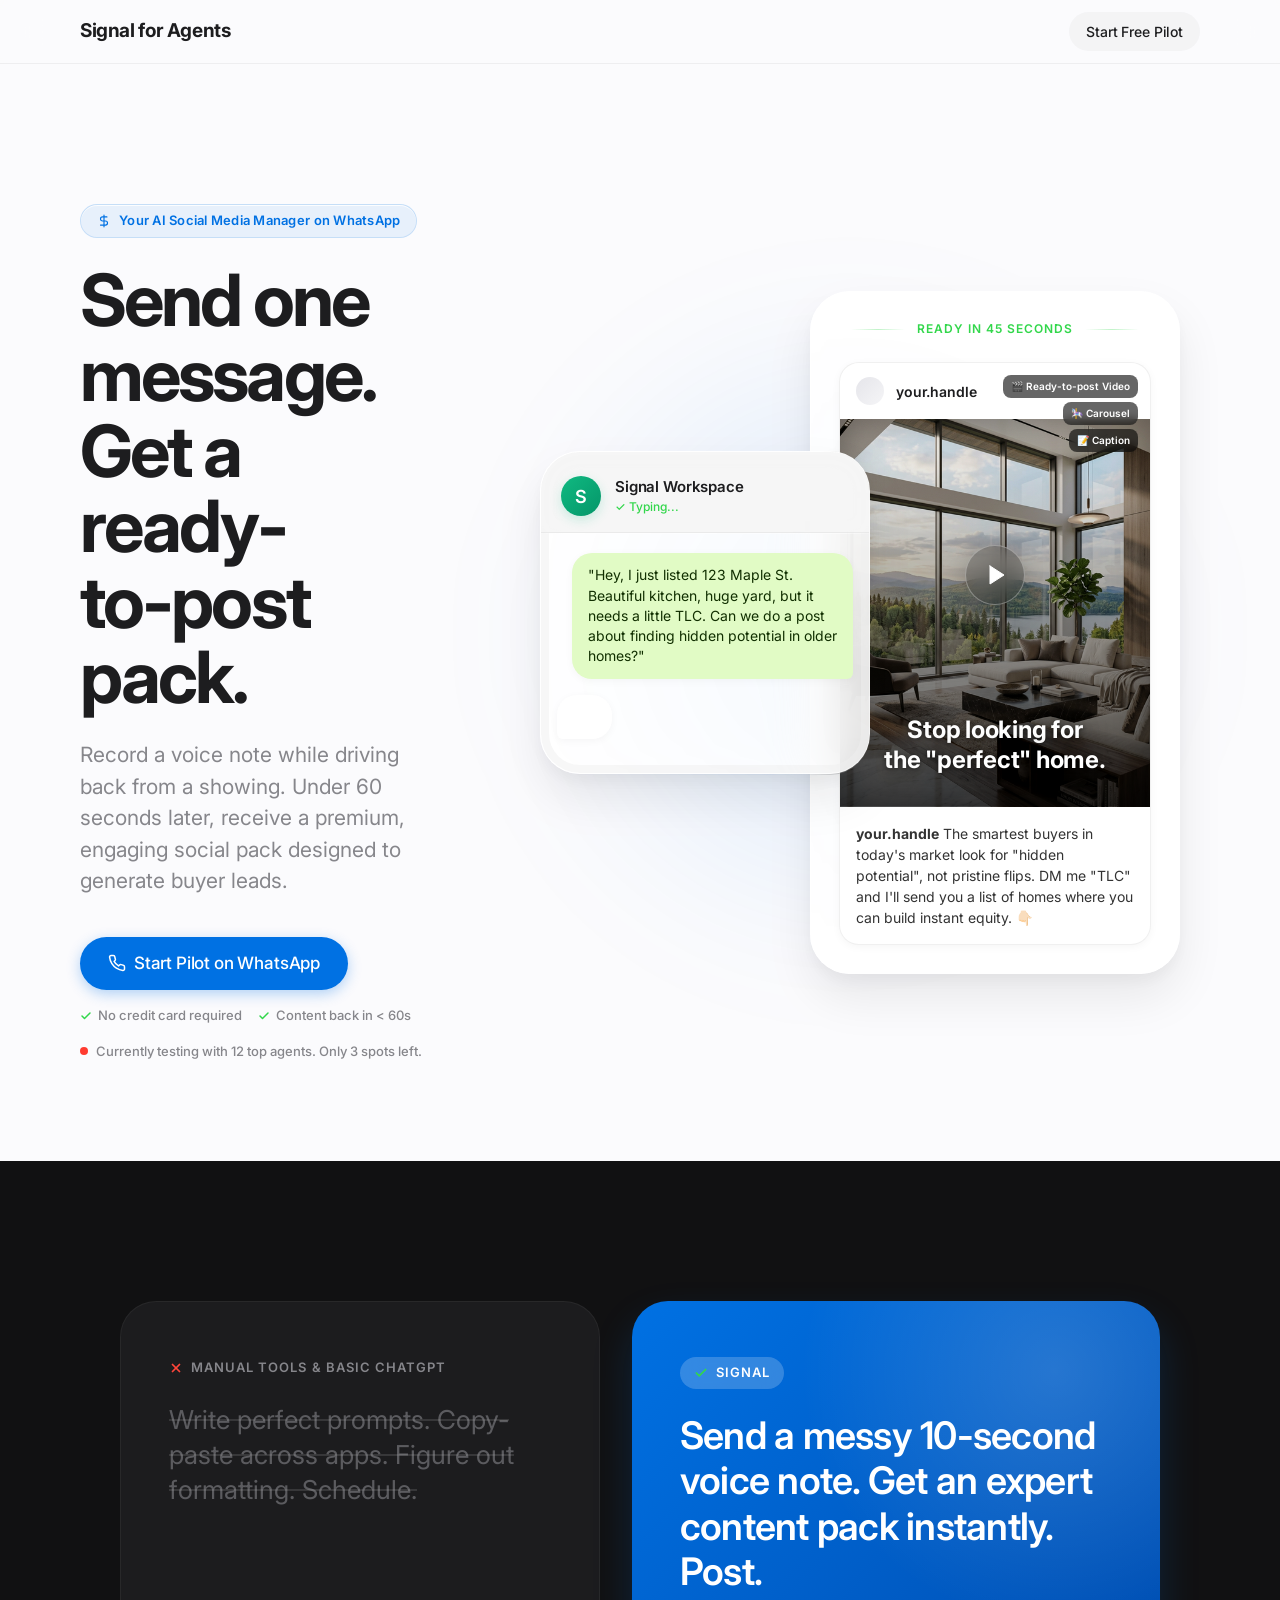
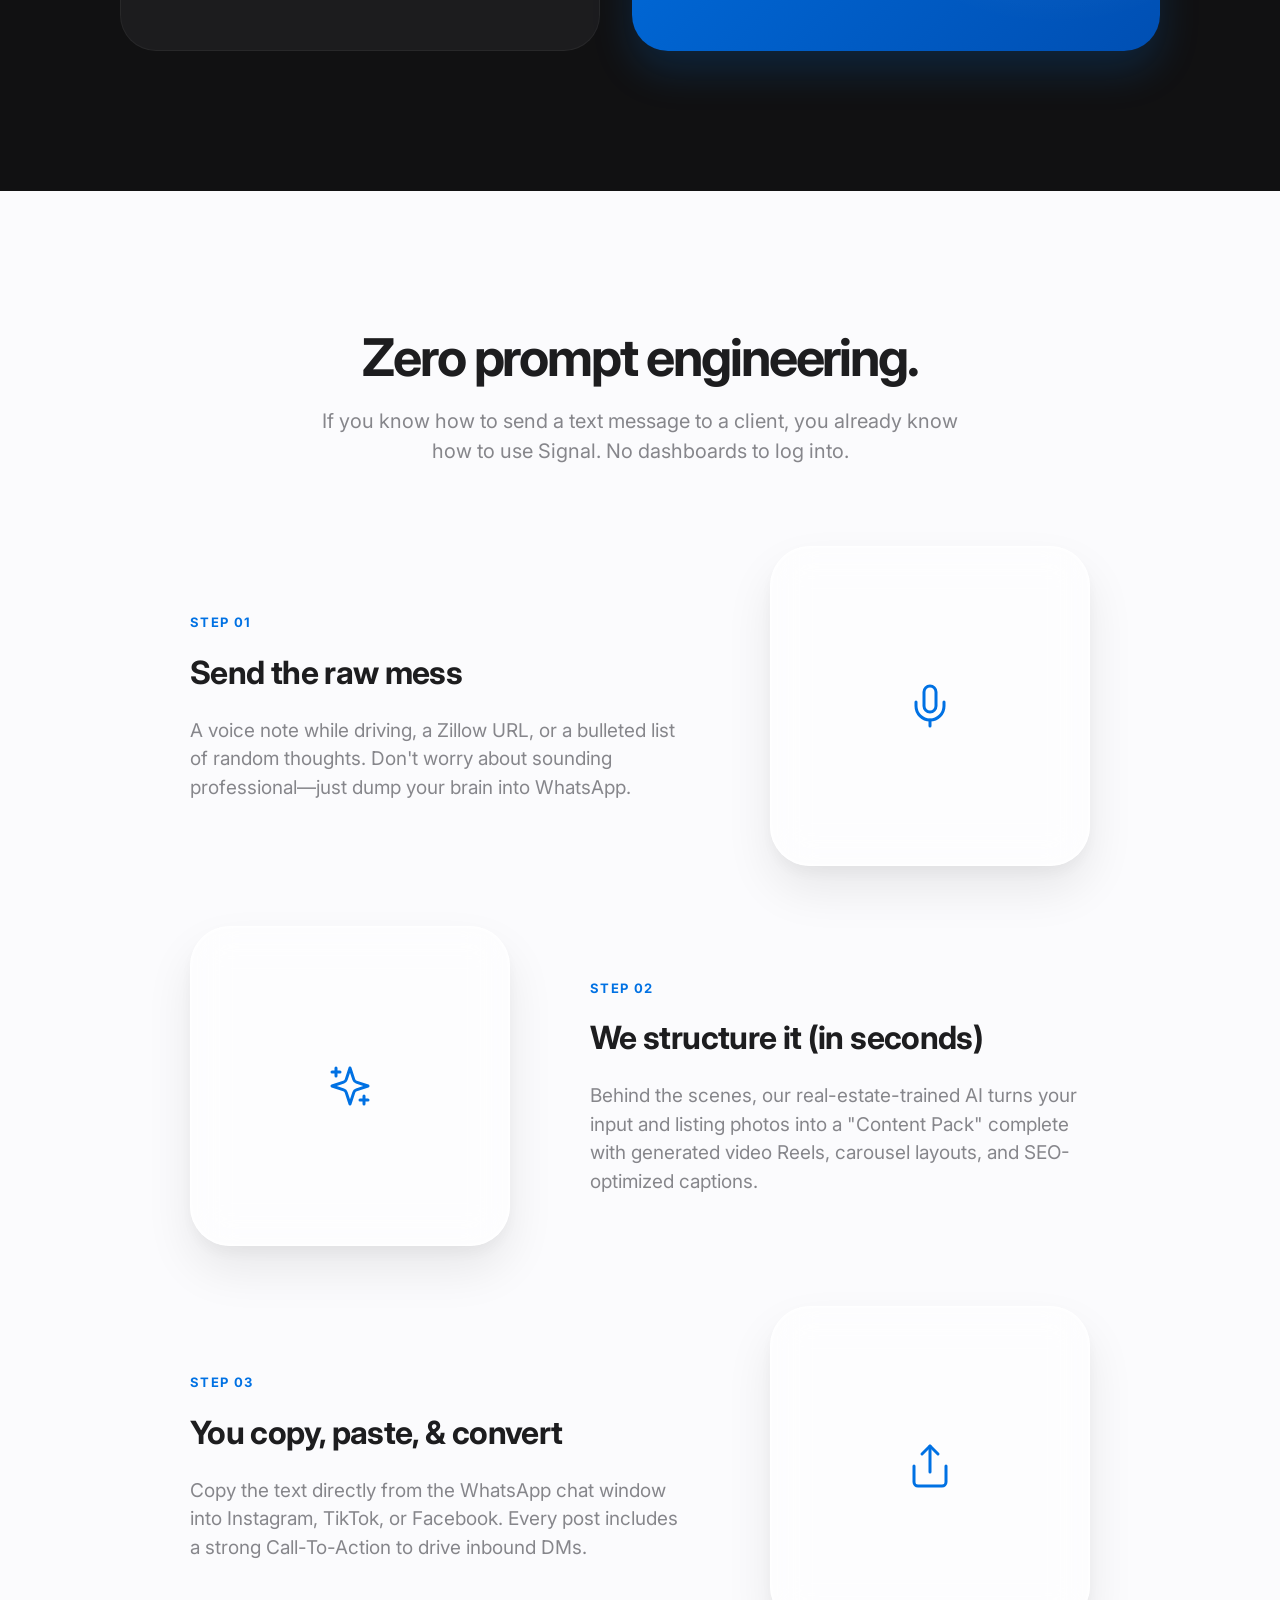
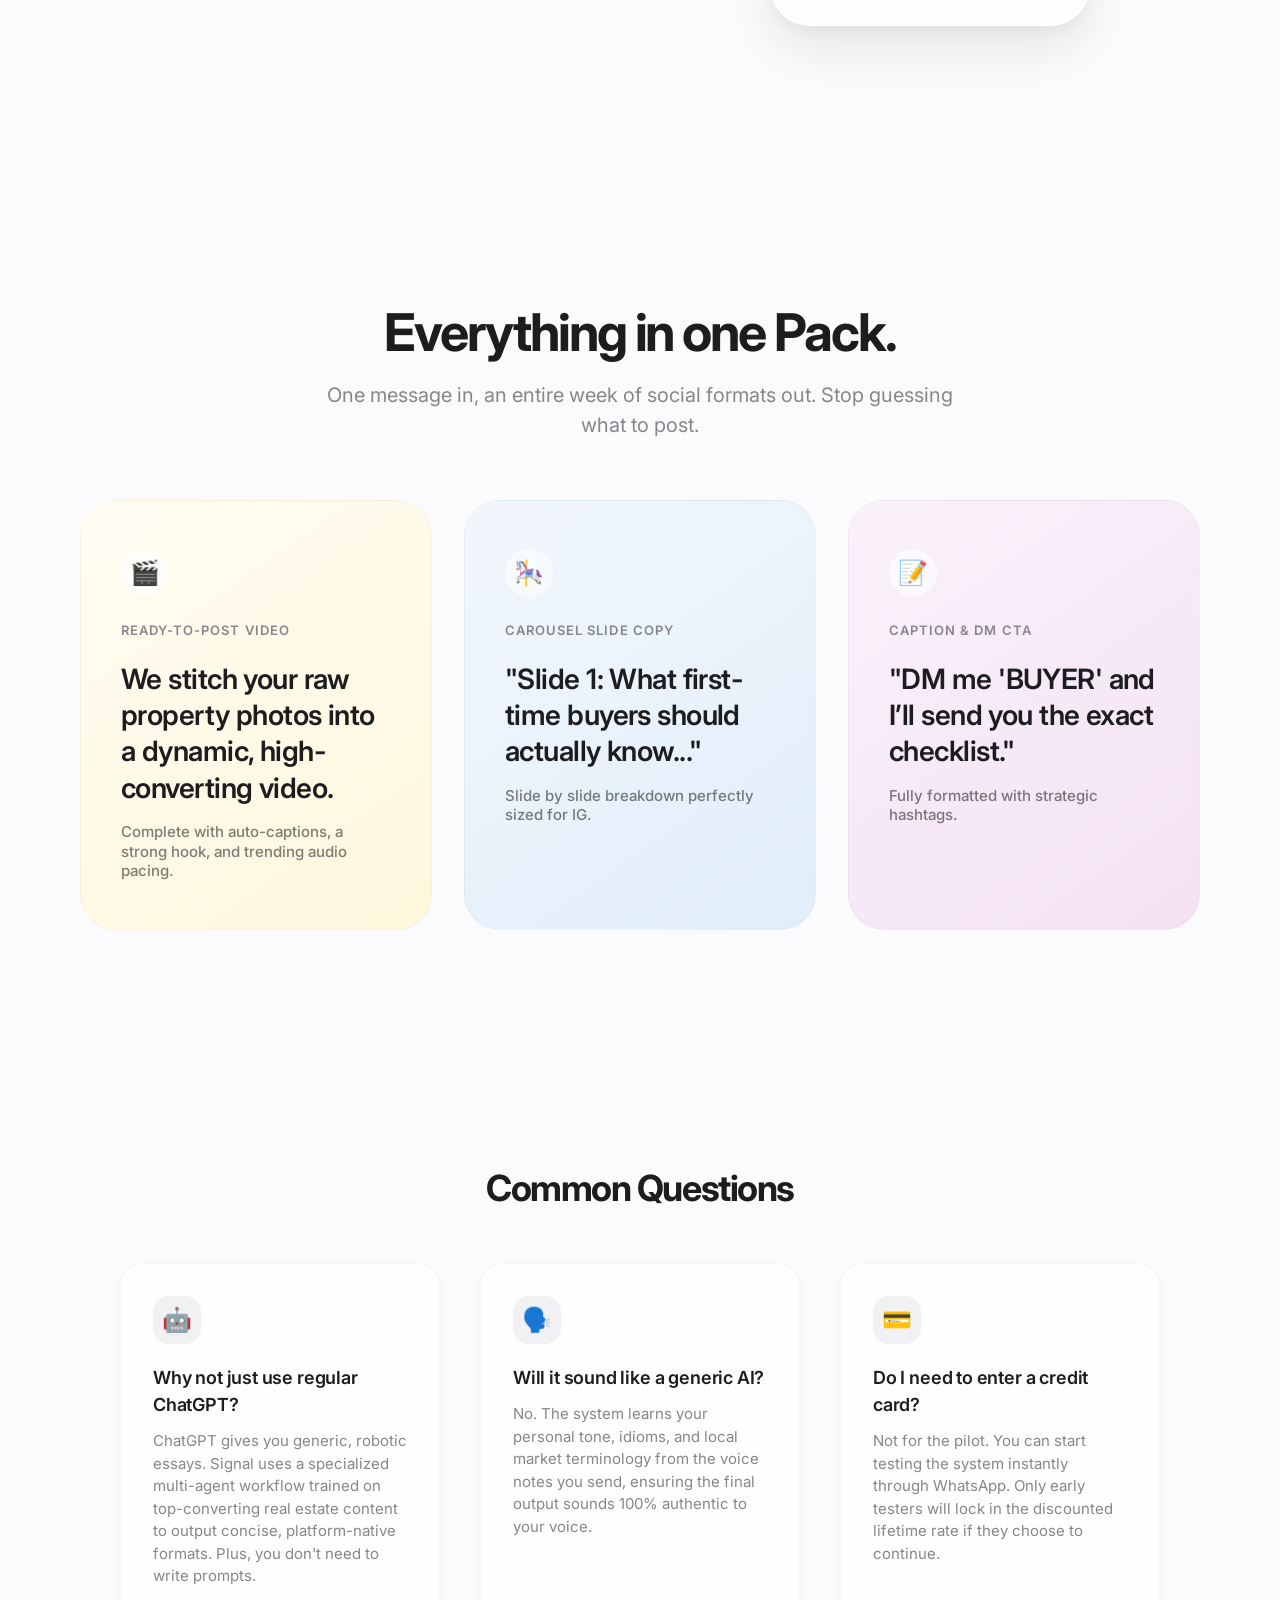
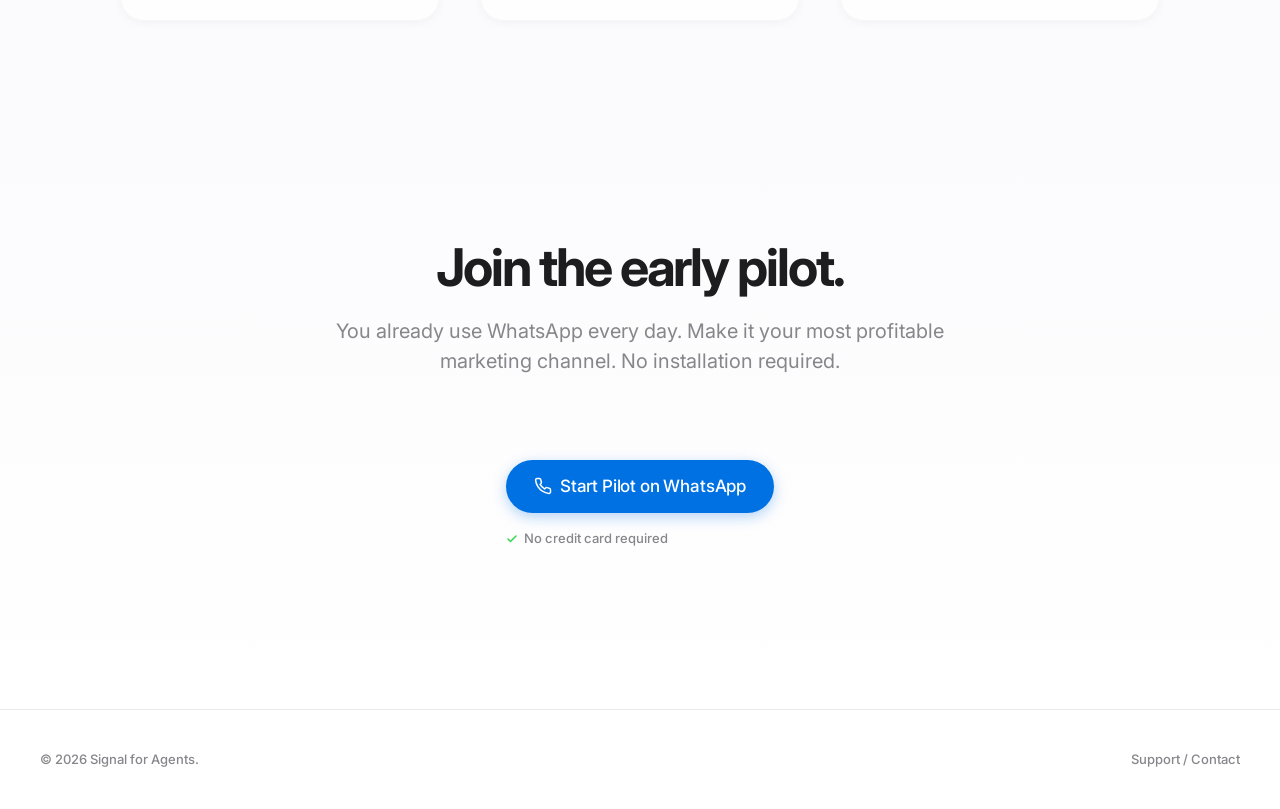
==== index.html @ e518095a "Initial commit: Signal for Agents landing page" ====
<!doctype html>
<html lang="en">
  <head>
    <meta charset="UTF-8" />

    <!-- Google tag (gtag.js) -->
    <script async src="https://www.googletagmanager.com/gtag/js?id=G-S0TTEMR5FY"></script>
    <script>
      window.dataLayer = window.dataLayer || [];
      function gtag(){dataLayer.push(arguments);}
      gtag('js', new Date());
      gtag('config', 'G-S0TTEMR5FY');
    </script>

    <meta name="viewport" content="width=device-width, initial-scale=1.0" />
    <title>Signal for Agents — Your AI Social Media Manager on WhatsApp</title>
    <meta
      name="description"
      content="Send one WhatsApp voice note, get a ready-to-post content pack in under 60 seconds. Video Reels, carousels, captions — all optimized for real estate lead generation. No prompts, no dashboards."
    />
    <meta name="keywords" content="real estate social media, AI content for realtors, WhatsApp marketing, real estate agent tools, social media content pack, real estate lead generation" />
    <meta name="author" content="Signal for Agents" />
    <meta name="robots" content="index, follow" />

    <!-- Canonical URL — TODO: replace with your production domain -->
    <link rel="canonical" href="https://www.yoursite.com/" />

    <!-- Favicon — TODO: replace with your logo -->
    <link rel="icon" type="image/png" href="./assets/favicon.png" />
    <link rel="apple-touch-icon" href="./assets/apple-touch-icon.png" />

    <!-- Open Graph / Facebook / LinkedIn / iMessage -->
    <meta property="og:type" content="website" />
    <meta property="og:url" content="https://www.yoursite.com/" />
    <meta property="og:title" content="Signal for Agents — AI Content Packs via WhatsApp" />
    <meta property="og:description" content="Stop writing prompts. Send a voice note on WhatsApp, get a premium content pack back in 60 seconds — video Reels, carousels, and captions ready to post." />
    <meta property="og:image" content="https://www.yoursite.com/assets/og-share-image.png" />
    <meta property="og:image:width" content="1200" />
    <meta property="og:image:height" content="630" />
    <meta property="og:site_name" content="Signal for Agents" />
    <meta property="og:locale" content="en_US" />

    <!-- Twitter Card -->
    <meta name="twitter:card" content="summary_large_image" />
    <meta name="twitter:title" content="Signal for Agents — AI Content Packs via WhatsApp" />
    <meta name="twitter:description" content="Voice note in → content pack out. The easiest way for real estate agents to create social media content that drives leads." />
    <meta name="twitter:image" content="https://www.yoursite.com/assets/og-share-image.png" />

    <!-- Google Fonts -->
    <link rel="preconnect" href="https://fonts.googleapis.com" />
    <link rel="preconnect" href="https://fonts.gstatic.com" crossorigin />
    <link
      href="https://fonts.googleapis.com/css2?family=Inter:wght@400;500;600;700&display=swap"
      rel="stylesheet"
    />
    <link rel="stylesheet" href="./styles.css" />
  </head>
  <body>
    <!-- Navigation -->
    <nav class="nav-bar">
      <div class="nav-container">
        <div class="logo">Signal for Agents</div>
        <a
          href="https://wa.me/16502836717?text=Hi,%20I'd%20love%20pilot%20access!"
          target="_blank"
          rel="noopener noreferrer"
          class="button button-small button-secondary"
          >Start Free Pilot</a
        >
      </div>
    </nav>

    <main>
      <!-- Hero Section -->
      <section class="hero-section">
        <div class="hero-split-container">
          <div class="hero-content">
            <div class="pill-badge">
              <svg width="14" height="14" viewBox="0 0 24 24" fill="none" stroke="currentColor" stroke-width="2" stroke-linecap="round" stroke-linejoin="round">
                <path d="M12 2v20M17 5H9.5a3.5 3.5 0 0 0 0 7h5a3.5 3.5 0 0 1 0 7H6"/>
              </svg>
              Your AI Social Media Manager on WhatsApp
            </div>
            <h1 class="hero-heading">
              Send one message.<br />Get a ready-<br />to-post pack.
            </h1>
            <p class="hero-subhead">
              Record a voice note while driving back from a showing. Under 60 seconds later, receive a premium, engaging social pack designed to generate buyer leads.
            </p>
            <div class="hero-actions-wrapper">
              <div class="hero-actions">
                <a
                  href="https://wa.me/16502836717?text=Hi,%20I'd%20love%20pilot%20access!"
                  target="_blank"
                  rel="noopener noreferrer"
                  class="button button-primary"
                  >
                  <svg width="18" height="18" viewBox="0 0 24 24" fill="none" stroke="currentColor" stroke-width="2" stroke-linecap="round" stroke-linejoin="round" style="margin-right: 8px;">
                    <path d="M22 16.92v3a2 2 0 0 1-2.18 2 19.79 19.79 0 0 1-8.63-3.07 19.5 19.5 0 0 1-6-6 19.79 19.79 0 0 1-3.07-8.67A2 2 0 0 1 4.11 2h3a2 2 0 0 1 2 1.72 12.84 12.84 0 0 0 .7 2.81 2 2 0 0 1-.45 2.11L8.09 9.91a16 16 0 0 0 6 6l1.27-1.27a2 2 0 0 1 2.11-.45 12.84 12.84 0 0 0 2.81.7A2 2 0 0 1 22 16.92z"></path>
                  </svg>
                  Start Pilot on WhatsApp
                </a>
              </div>
              <div class="trust-bullets">
                <span><svg width="12" height="12" viewBox="0 0 24 24" fill="none" stroke="currentColor" stroke-width="3" stroke-linecap="round" stroke-linejoin="round"><polyline points="20 6 9 17 4 12"></polyline></svg> No credit card required</span>
                <span><svg width="12" height="12" viewBox="0 0 24 24" fill="none" stroke="currentColor" stroke-width="3" stroke-linecap="round" stroke-linejoin="round"><polyline points="20 6 9 17 4 12"></polyline></svg> Content back in < 60s</span>
              </div>
              <p class="scarcity-text">
                <span class="pulse-dot"></span>
                Currently testing with 12 top agents. Only 3 spots left.
              </p>
            </div>
          </div>

          <div class="hero-visual">
            <div class="visual-container">
              <!-- Left: Phone Input Mockup -->
              <div class="whatsapp-mock">
                <div class="chat-header">
                  <div class="avatar">S</div>
                  <div class="contact-info">
                    <span class="name">Signal Workspace</span>
                    <span class="status" style="color: #32d74b; font-weight: 500;">✓ Typing...</span>
                  </div>
                </div>
                <div class="chat-body">
                  <div class="message out">
                    "Hey, I just listed 123 Maple St. Beautiful kitchen, huge yard, but it needs a little TLC. Can we do a post about finding hidden potential in older homes?"
                  </div>
                  <div class="message in typing">
                    <span class="dot"></span><span class="dot"></span
                    ><span class="dot"></span>
                  </div>
                </div>
              </div>

              <!-- Right: Premium Output Mockup -->
              <div class="output-mock">
                <div class="content-pack-label">Ready in 45 seconds</div>
                <div class="mock-post">
                  <div class="pack-deliverables">
                    <span class="del-badge">🎬 Ready-to-post Video</span>
                    <span class="del-badge">🎠 Carousel</span>
                    <span class="del-badge">📝 Caption</span>
                  </div>
                  <div class="post-header">
                    <div class="post-avatar"></div>
                    <span class="post-username">your.handle</span>
                  </div>
                  <div class="post-image">
                    <div class="play-icon" style="margin-bottom: auto; margin-top: auto; width: 60px; height: 60px; background: rgba(0,0,0,0.25); border-radius: 50%; display: flex; align-items: center; justify-content: center; backdrop-filter: blur(12px); -webkit-backdrop-filter: blur(12px); border: 1px solid rgba(255,255,255,0.3); box-shadow: 0 8px 32px rgba(0,0,0,0.3);">
                      <svg width="24" height="24" viewBox="0 0 24 24" fill="white" stroke="white" stroke-width="1" stroke-linecap="round" stroke-linejoin="round" style="transform: translateX(2px);">
                        <polygon points="5 3 19 12 5 21 5 3"></polygon>
                      </svg>
                    </div>
                    <h2 style="text-shadow: 0 4px 24px rgba(0,0,0,0.8), 0 1px 4px rgba(0,0,0,0.5);">Stop looking for<br />the "perfect" home.</h2>
                  </div>
                  <div class="post-caption-box">
                    <p>
                      <strong>your.handle</strong> The smartest buyers in today's market look for "hidden potential", not pristine flips. DM me "TLC" and I'll send you a list of homes where you can build instant equity. 👇🏻
                    </p>
                  </div>
                </div>
              </div>
            </div>
          </div>
        </div>
      </section>

      <!-- Differentiation Section -->
      <section class="differentiation-section">
        <div class="diff-container animate-on-scroll">
          <div class="diff-card old-way">
            <span class="tag" style="display: flex; align-items: center; gap: 8px;">
              <svg width="14" height="14" viewBox="0 0 24 24" fill="none" stroke="#ff453a" stroke-width="3" stroke-linecap="round" stroke-linejoin="round"><line x1="18" y1="6" x2="6" y2="18"></line><line x1="6" y1="6" x2="18" y2="18"></line></svg>
              Manual Tools & Basic ChatGPT
            </span>
            <h3 style="opacity: 0.6; text-decoration: line-through; text-decoration-color: rgba(255,255,255,0.2);">
              Write perfect prompts. Copy-paste across apps. Figure out formatting. Schedule.
            </h3>
          </div>
          <div class="diff-card new-way">
            <span class="tag tag-accent" style="display: inline-flex; align-items: center; gap: 8px;">
              <svg width="14" height="14" viewBox="0 0 24 24" fill="none" stroke="#32d74b" stroke-width="3" stroke-linecap="round" stroke-linejoin="round"><polyline points="20 6 9 17 4 12"></polyline></svg>
              Signal
            </span>
            <h3>Send a messy 10-second voice note. Get an expert content pack instantly. Post.</h3>
          </div>
        </div>
      </section>

      <!-- How It Works Section (Redesigned Z-Pattern) -->
      <section id="how-it-works" class="steps-section layout-container">
        <div class="section-intro animate-on-scroll">
          <h2 class="section-heading">Zero prompt engineering.</h2>
          <p class="section-subhead">
            If you know how to send a text message to a client, you already know how to use Signal. No dashboards to log into.
          </p>
        </div>
        
        <div class="steps-linear">
          <!-- Step 1 -->
          <div class="step-row animate-on-scroll">
            <div class="step-content">
              <div class="step-number">Step 01</div>
              <h3>Send the raw mess</h3>
              <p>
                A voice note while driving, a Zillow URL, or a bulleted list of random thoughts. Don't worry about sounding professional—just dump your brain into WhatsApp.
              </p>
            </div>
            <div class="step-visual glass-panel">
              <svg width="48" height="48" viewBox="0 0 24 24" fill="none" stroke="var(--accent-color)" stroke-width="1.5" stroke-linecap="round" stroke-linejoin="round">
                <path d="M12 2a3 3 0 0 0-3 3v7a3 3 0 0 0 6 0V5a3 3 0 0 0-3-3Z"></path><path d="M19 10v2a7 7 0 0 1-14 0v-2"></path><line x1="12" y1="19" x2="12" y2="22"></line>
              </svg>
            </div>
          </div>

          <!-- Step 2 -->
          <div class="step-row reverse animate-on-scroll">
            <div class="step-content">
              <div class="step-number">Step 02</div>
              <h3>We structure it (in seconds)</h3>
              <p>
                Behind the scenes, our real-estate-trained AI turns your input and listing photos into a "Content Pack" complete with generated video Reels, carousel layouts, and SEO-optimized captions.
              </p>
            </div>
            <div class="step-visual glass-panel">
              <svg width="48" height="48" viewBox="0 0 24 24" fill="none" stroke="var(--accent-color)" stroke-width="1.5" stroke-linecap="round" stroke-linejoin="round">
                <path d="m12 3-1.912 5.813a2 2 0 0 1-1.275 1.275L3 12l5.813 1.912a2 2 0 0 1 1.275 1.275L12 21l1.912-5.813a2 2 0 0 1 1.275-1.275L21 12l-5.813-1.912a2 2 0 0 1-1.275-1.275L12 3Z"></path><path d="M5 3v4"></path><path d="M19 17v4"></path><path d="M3 5h4"></path><path d="M17 19h4"></path>
              </svg>
            </div>
          </div>

          <!-- Step 3 -->
          <div class="step-row animate-on-scroll">
            <div class="step-content">
              <div class="step-number">Step 03</div>
              <h3>You copy, paste, & convert</h3>
              <p>
                Copy the text directly from the WhatsApp chat window into Instagram, TikTok, or Facebook. Every post includes a strong Call-To-Action to drive inbound DMs.
              </p>
            </div>
            <div class="step-visual glass-panel">
              <svg width="48" height="48" viewBox="0 0 24 24" fill="none" stroke="var(--accent-color)" stroke-width="1.5" stroke-linecap="round" stroke-linejoin="round">
                <path d="M4 12v8a2 2 0 0 0 2 2h12a2 2 0 0 0 2-2v-8"></path><polyline points="16 6 12 2 8 6"></polyline><line x1="12" y1="2" x2="12" y2="15"></line>
              </svg>
            </div>
          </div>
        </div>
      </section>

      <!-- Content Feel / Showcase Section -->
      <section class="content-feel-section layout-container">
        <div class="section-intro animate-on-scroll">
          <h2 class="section-heading">Everything in one Pack.</h2>
          <p class="section-subhead">
            One message in, an entire week of social formats out. Stop guessing what to post.
          </p>
        </div>

        <div class="gallery-grid animate-on-scroll">
          <div class="gallery-item hook">
            <div class="icon-circle">🎬</div>
            <span class="content-type">Ready-to-Post Video</span>
            <blockquote>
              We stitch your raw property photos into a dynamic, high-converting video.
              <span class="sub-quote">Complete with auto-captions, a strong hook, and trending audio pacing.</span>
            </blockquote>
          </div>
          <div class="gallery-item carousel">
            <div class="icon-circle">🎠</div>
            <span class="content-type">Carousel Slide Copy</span>
            <blockquote>
              "Slide 1: What first-time buyers should actually know..."
              <span class="sub-quote">Slide by slide breakdown perfectly sized for IG.</span>
            </blockquote>
          </div>
          <div class="gallery-item story">
            <div class="icon-circle">📝</div>
            <span class="content-type">Caption & DM CTA</span>
            <blockquote>
              "DM me 'BUYER' and I’ll send you the exact checklist."
              <span class="sub-quote">Fully formatted with strategic hashtags.</span>
            </blockquote>
          </div>
        </div>
      </section>

      <!-- Micro FAQ Section -->
      <section class="faq-section layout-container animate-on-scroll">
        <div class="faq-content">
          <h2 class="section-heading" style="font-size: 36px; text-align: center; margin-bottom: 56px;">Common Questions</h2>
          <div class="faq-grid">
            <div class="faq-item">
              <div class="faq-icon">🤖</div>
              <h4>Why not just use regular ChatGPT?</h4>
              <p>ChatGPT gives you generic, robotic essays. Signal uses a specialized multi-agent workflow trained on top-converting real estate content to output concise, platform-native formats. Plus, you don't need to write prompts.</p>
            </div>
            <div class="faq-item">
              <div class="faq-icon">🗣️</div>
              <h4>Will it sound like a generic AI?</h4>
              <p>No. The system learns your personal tone, idioms, and local market terminology from the voice notes you send, ensuring the final output sounds 100% authentic to your voice.</p>
            </div>
            <div class="faq-item">
              <div class="faq-icon">💳</div>
              <h4>Do I need to enter a credit card?</h4>
              <p>Not for the pilot. You can start testing the system instantly through WhatsApp. Only early testers will lock in the discounted lifetime rate if they choose to continue.</p>
            </div>
          </div>
        </div>
      </section>

      <!-- Closing CTA Section -->
      <section class="cta-section animate-on-scroll">
        <div class="cta-content">
          <h2 class="section-heading">Join the early pilot.</h2>
          <p class="section-subhead">
            You already use WhatsApp every day. Make it your most profitable marketing channel. No installation required.
          </p>
          <div class="hero-actions-wrapper" style="animation: none; opacity: 1;">
            <div class="hero-actions" style="animation: none; opacity: 1;">
              <a
                href="https://wa.me/16502836717?text=Hi,%20I'd%20love%20pilot%20access!"
                target="_blank"
                rel="noopener noreferrer"
                class="button button-primary"
                >
                <svg width="18" height="18" viewBox="0 0 24 24" fill="none" stroke="currentColor" stroke-width="2" stroke-linecap="round" stroke-linejoin="round" style="margin-right: 8px;">
                    <path d="M22 16.92v3a2 2 0 0 1-2.18 2 19.79 19.79 0 0 1-8.63-3.07 19.5 19.5 0 0 1-6-6 19.79 19.79 0 0 1-3.07-8.67A2 2 0 0 1 4.11 2h3a2 2 0 0 1 2 1.72 12.84 12.84 0 0 0 .7 2.81 2 2 0 0 1-.45 2.11L8.09 9.91a16 16 0 0 0 6 6l1.27-1.27a2 2 0 0 1 2.11-.45 12.84 12.84 0 0 0 2.81.7A2 2 0 0 1 22 16.92z"></path>
                  </svg>
                Start Pilot on WhatsApp
              </a>
            </div>
            <div class="trust-bullets">
              <span><svg width="12" height="12" viewBox="0 0 24 24" fill="none" stroke="currentColor" stroke-width="3" stroke-linecap="round" stroke-linejoin="round"><polyline points="20 6 9 17 4 12"></polyline></svg> No credit card required</span>
            </div>
          </div>
        </div>
      </section>
    </main>

    <!-- Footer -->
    <footer class="footer">
      <div class="footer-content">
        <span>&copy; 2026 Signal for Agents.</span>
        <a href="https://wa.me/16502836717" target="_blank" rel="noopener noreferrer" class="footer-link"
          >Support / Contact</a
        >
      </div>
    </footer>

    <!-- Intersection Observer Script for Scroll Animations -->
    <script>
      document.addEventListener('DOMContentLoaded', () => {
        const observer = new IntersectionObserver((entries) => {
          entries.forEach(entry => {
            if (entry.isIntersecting) {
              entry.target.classList.add('is-visible');
              observer.unobserve(entry.target);
            }
          });
        }, {
          threshold: 0.1,
          rootMargin: "0px 0px -50px 0px"
        });

        document.querySelectorAll('.animate-on-scroll').forEach((el) => {
          observer.observe(el);
        });
      });
    </script>
  </body>
</html>
---- styles.css ----
:root {
  --bg-color: #fbfbfd;
  --text-primary: #1d1d1f;
  --text-secondary: #86868b;
  --accent-color: #0071e3;
  --accent-hover: #0077ed;
  --surface-color: rgba(255, 255, 255, 0.7);
  --border-color: #d2d2d7;
  --font-family:
    "Inter", -apple-system, BlinkMacSystemFont, "Segoe UI", Roboto, Helvetica,
    Arial, sans-serif;
  --shadow-sm: 0 2px 8px rgba(0, 0, 0, 0.04);
  --shadow-md: 0 8px 24px rgba(0, 0, 0, 0.05), 0 2px 8px rgba(0, 0, 0, 0.02);
  --shadow-lg: 0 24px 48px rgba(0, 0, 0, 0.08), 0 8px 16px rgba(0, 0, 0, 0.04);
}

* {
  box-sizing: border-box;
  margin: 0;
  padding: 0;
}

html {
  font-family: var(--font-family);
  background-color: var(--bg-color);
  color: var(--text-primary);
  -webkit-font-smoothing: antialiased;
  -moz-osx-font-smoothing: grayscale;
  scroll-behavior: smooth;
}

body {
  line-height: 1.5;
  padding-top: 64px;
  background: var(--bg-color);
  overflow-x: hidden;
}

a {
  text-decoration: none;
  color: inherit;
}

/* Animations */
@keyframes fadeUp {
  from { opacity: 0; transform: translateY(20px); }
  to { opacity: 1; transform: translateY(0); }
}

@keyframes float {
  0% { transform: translateY(0px); }
  50% { transform: translateY(-12px); }
  100% { transform: translateY(0px); }
}

@keyframes floatAlt {
  0% { transform: translateY(-10px); }
  50% { transform: translateY(10px); }
  100% { transform: translateY(-10px); }
}

@keyframes pulse {
  0% { transform: scale(0.95); box-shadow: 0 0 0 0 rgba(50, 215, 75, 0.7); }
  70% { transform: scale(1); box-shadow: 0 0 0 6px rgba(50, 215, 75, 0); }
  100% { transform: scale(0.95); box-shadow: 0 0 0 0 rgba(50, 215, 75, 0); }
}

.animate-on-scroll {
  opacity: 0;
  transform: translateY(30px);
  transition: opacity 0.8s cubic-bezier(0.16, 1, 0.3, 1), transform 0.8s cubic-bezier(0.16, 1, 0.3, 1);
}

.animate-on-scroll.is-visible {
  opacity: 1;
  transform: translateY(0);
}

/* Typography & Badges */
.tag,
.content-type,
.step-number,
.content-pack-label {
  font-size: 13px;
  font-weight: 600;
  text-transform: uppercase;
  letter-spacing: 0.08em;
  color: var(--text-secondary);
}

.pill-badge {
  display: inline-flex;
  align-items: center;
  gap: 8px;
  padding: 6px 16px;
  background: rgba(0, 113, 227, 0.08);
  color: var(--accent-color);
  border-radius: 980px;
  font-size: 13px;
  font-weight: 600;
  letter-spacing: 0.02em;
  margin-bottom: 24px;
  border: 1px solid rgba(0, 113, 227, 0.15);
  box-shadow: inset 0 1px 0 rgba(255,255,255,0.8);
}

.trust-bullets {
  display: flex;
  justify-content: center;
  gap: 16px;
  margin-top: 16px;
  font-size: 13px;
  font-weight: 500;
  color: var(--text-secondary);
}

.trust-bullets span {
  display: flex;
  align-items: center;
  gap: 6px;
}

.trust-bullets svg {
  color: #32d74b;
}

.section-heading {
  font-size: 52px;
  font-weight: 700;
  letter-spacing: -0.04em;
  line-height: 1.05;
  margin-bottom: 20px;
}

.section-subhead {
  font-size: 20px;
  font-weight: 400;
  color: var(--text-secondary);
  max-width: 640px;
  margin: 0 auto 60px;
  line-height: 1.5;
}

.scarcity-text {
  font-size: 13px;
  font-weight: 500;
  color: var(--text-secondary);
  display: flex;
  align-items: center;
  justify-content: flex-start;
  gap: 8px;
  margin-top: 16px;
}

.pulse-dot {
  width: 8px;
  height: 8px;
  background-color: #ff3b30;
  border-radius: 50%;
  display: inline-block;
  animation: pulse 2s infinite;
}

/* Buttons */
.button {
  display: inline-flex;
  align-items: center;
  justify-content: center;
  font-size: 17px;
  font-weight: 500;
  border-radius: 980px;
  padding: 14px 28px;
  transition: all 0.2s cubic-bezier(0.16, 1, 0.3, 1);
  cursor: pointer;
  letter-spacing: -0.01em;
}

.button:active {
  transform: translateY(2px) scale(0.98) !important;
}

.button-small {
  font-size: 14px;
  padding: 8px 16px;
}

.button-primary {
  background-color: var(--accent-color);
  color: #fff;
  box-shadow: 0 4px 14px rgba(0, 113, 227, 0.3);
}

.button-primary:hover {
  background-color: var(--accent-hover);
  transform: scale(1.02);
  box-shadow: 0 6px 20px rgba(0, 113, 227, 0.4);
}

.button-secondary {
  background-color: rgba(0,0,0,0.03);
  color: var(--text-primary);
  border: 1px solid transparent;
}

.button-secondary:hover {
  background-color: rgba(0,0,0,0.06);
  transform: scale(1.02);
}

/* Navigation */
.nav-bar {
  position: fixed;
  top: 0; left: 0; right: 0;
  height: 64px;
  background-color: rgba(251, 251, 253, 0.7);
  backdrop-filter: saturate(180%) blur(20px);
  -webkit-backdrop-filter: saturate(180%) blur(20px);
  border-bottom: 1px solid rgba(0, 0, 0, 0.05);
  z-index: 100;
  display: flex;
  align-items: center;
}

.nav-container {
  width: 100%;
  max-width: 1200px;
  margin: 0 auto;
  padding: 0 40px;
  display: flex;
  justify-content: space-between;
  align-items: center;
}

.logo {
  font-size: 19px;
  font-weight: 700;
  letter-spacing: -0.02em;
}

/* Layout Container */
.layout-container {
  max-width: 1200px;
  margin: 0 auto;
  padding: 140px 40px;
}

/* Hero Section */
.hero-section {
  padding: 140px 40px 100px;
  max-width: 1200px;
  margin: 0 auto;
  position: relative;
}

.hero-split-container {
  display: grid;
  grid-template-columns: 1fr 1fr;
  gap: 60px;
  align-items: center;
}

.hero-content {
  text-align: left;
}

.hero-heading {
  font-size: 72px;
  font-weight: 700;
  letter-spacing: -0.04em;
  line-height: 1.05;
  margin: 0 0 24px;
  animation: fadeUp 1s cubic-bezier(0.16, 1, 0.3, 1) forwards;
}

.hero-subhead {
  font-size: 21px;
  color: var(--text-secondary);
  max-width: 540px;
  margin: 0 0 40px;
  line-height: 1.5;
  opacity: 0;
  animation: fadeUp 1s cubic-bezier(0.16, 1, 0.3, 1) 0.15s forwards;
}

.hero-actions-wrapper {
  opacity: 0;
  animation: fadeUp 1s cubic-bezier(0.16, 1, 0.3, 1) 0.3s forwards;
}

.hero-actions {
  display: flex;
  align-items: center;
  gap: 16px;
}

.hero-actions-wrapper .trust-bullets {
  justify-content: flex-start;
}

/* Hero Visual Mockups */
.hero-visual {
  display: flex;
  justify-content: center;
  opacity: 0;
  animation: fadeUp 1.2s cubic-bezier(0.16, 1, 0.3, 1) 0.4s forwards;
}

.visual-container {
  display: flex;
  align-items: center;
  justify-content: center;
  position: relative;
  width: 100%;
}

.visual-container::before {
  content: '';
  position: absolute;
  top: 50%; left: 50%;
  transform: translate(-50%, -50%);
  width: 100%; height: 100%;
  background: radial-gradient(circle, rgba(0,113,227,0.15) 0%, rgba(251,251,253,0) 70%);
  z-index: 0;
  filter: blur(60px);
}

.whatsapp-mock {
  width: 330px;
  background: rgba(255, 255, 255, 0.85);
  backdrop-filter: blur(20px);
  -webkit-backdrop-filter: blur(20px);
  border-radius: 40px;
  box-shadow: var(--shadow-lg);
  overflow: hidden;
  border: 1px solid rgba(255, 255, 255, 0.6);
  z-index: 2;
  position: relative;
  right: -40px;
  transform: translateY(-20px);
  animation: float 6s ease-in-out infinite;
  box-shadow: inset 0 0 0 8px rgba(240, 240, 240, 0.5), var(--shadow-lg);
}

.chat-header {
  background: rgba(246, 246, 246, 0.9);
  padding: 24px 20px 16px;
  display: flex;
  align-items: center;
  gap: 14px;
  border-bottom: 1px solid rgba(0, 0, 0, 0.05);
  backdrop-filter: blur(10px);
}

.avatar {
  width: 40px;
  height: 40px;
  background: linear-gradient(135deg, #10b981, #059669);
  color: white;
  border-radius: 50%;
  display: flex;
  align-items: center;
  justify-content: center;
  font-weight: 600;
  font-size: 18px;
  box-shadow: 0 4px 12px rgba(16,185,129,0.2);
}

.contact-info {
  display: flex;
  flex-direction: column;
}

.name {
  font-weight: 600;
  font-size: 15px;
  letter-spacing: -0.01em;
}

.status {
  font-size: 12px;
  color: var(--text-secondary);
}

.chat-body {
  padding: 20px 16px 32px;
  background: transparent;
  min-height: 240px;
  display: flex;
  flex-direction: column;
  gap: 16px;
}

.message {
  padding: 12px 16px;
  border-radius: 20px;
  font-size: 14px;
  max-width: 95%;
  line-height: 1.45;
  box-shadow: var(--shadow-sm);
}

.message.out {
  background: #e1fbc5;
  align-self: flex-end;
  border-bottom-right-radius: 6px;
  color: #112f00;
}

.message.in {
  background: #ffffff;
  align-self: flex-start;
  border-bottom-left-radius: 6px;
}

.dot {
  display: inline-block;
  width: 5px; height: 5px;
  background: var(--text-secondary);
  border-radius: 50%;
  margin-right: 4px;
  animation: typing 1.4s infinite ease-in-out both;
}
.dot:nth-child(1) { animation-delay: -0.32s; }
.dot:nth-child(2) { animation-delay: -0.16s; }
.dot:last-child { margin-right: 0; }
@keyframes typing {
  0%, 80%, 100% { transform: scale(0); opacity: 0.5; }
  40% { transform: scale(1); opacity: 1; }
}

.output-mock {
  width: 370px;
  background: rgba(255, 255, 255, 0.9);
  backdrop-filter: blur(20px);
  -webkit-backdrop-filter: blur(20px);
  border-radius: 40px;
  box-shadow: var(--shadow-lg);
  padding: 28px;
  border: 1px solid rgba(255, 255, 255, 0.8);
  z-index: 1;
  position: relative;
  left: -20px;
  animation: floatAlt 7s ease-in-out infinite;
}

.content-pack-label {
  margin-bottom: 24px;
  text-align: center;
  color: #32d74b;
  display: flex;
  align-items: center;
  justify-content: center;
  font-size: 12px;
}

.content-pack-label::before,
.content-pack-label::after {
  content: "";
  flex: 1;
  height: 1px;
  background: linear-gradient(90deg, rgba(50,215,75,0), rgba(50,215,75,0.3) 50%, rgba(50,215,75,0));
  margin: 0 12px;
}

.mock-post {
  border: 1px solid rgba(0,0,0,0.06);
  border-radius: 20px;
  overflow: hidden;
  background: #fff;
  box-shadow: var(--shadow-sm);
  position: relative;
}

.pack-deliverables {
  position: absolute;
  top: 12px; right: 12px;
  display: flex; flex-direction: column; gap: 4px;
  align-items: flex-end;
  z-index: 10;
}

.del-badge {
  background: rgba(0,0,0,0.6);
  color: white;
  font-size: 10px; font-weight: 600;
  padding: 4px 8px; border-radius: 8px;
  backdrop-filter: blur(4px);
}

.post-header {
  padding: 14px 16px;
  display: flex;
  align-items: center;
  gap: 12px;
}

.post-avatar {
  width: 28px; height: 28px;
  border-radius: 50%;
  background: linear-gradient(135deg, #e5e5ea, #f5f5f7);
}

.post-username {
  font-size: 14px;
  font-weight: 600;
  letter-spacing: -0.01em;
}

.post-image {
  background: linear-gradient(to bottom, rgba(0,0,0,0) 0%, rgba(0,0,0,0.7) 100%), url('./assets/demo-house.png');
  background-size: cover;
  background-position: center;
  color: white;
  padding: 32px 24px;
  display: flex;
  flex-direction: column;
  align-items: center;
  justify-content: flex-end;
  text-align: center;
  aspect-ratio: 4/5;
  box-shadow: inset 0 0 40px rgba(0,0,0,0.4);
}

.post-image h2 {
  font-size: 24px;
  line-height: 1.25;
  letter-spacing: -0.01em;
  font-weight: 700;
  margin-top: 16px;
}

.post-caption-box {
  padding: 16px;
  font-size: 14px;
  line-height: 1.5;
  color: #333;
}

/* Differentiation Section */
.differentiation-section {
  padding: 140px 40px;
  background: #111112;
  color: #ffffff;
}

.diff-container {
  max-width: 1040px;
  margin: 0 auto;
  display: grid;
  grid-template-columns: 1fr 1.1fr;
  gap: 32px;
}

.diff-card {
  padding: 56px 48px;
  border-radius: 36px;
  transition: transform 0.4s cubic-bezier(0.16, 1, 0.3, 1), box-shadow 0.4s ease;
}

.diff-card:hover { transform: translateY(-4px); }

.diff-card.old-way {
  background: #1c1c1e;
  border: 1px solid rgba(255,255,255,0.05);
  color: #86868b;
}

.diff-card.old-way h3 {
  font-size: 26px;
  font-weight: 400;
  line-height: 1.35;
  margin-top: 24px;
}

.diff-card.new-way {
  background: linear-gradient(135deg, #0071e3 0%, #004fb3 100%);
  position: relative;
  overflow: hidden;
  box-shadow: 0 20px 40px rgba(0, 113, 227, 0.2);
}

.diff-card.new-way::before {
  content: '';
  position: absolute;
  top: 0; left: 0; right: 0; bottom: 0;
  background: radial-gradient(circle at 80% 20%, rgba(255,255,255,0.15) 0%, rgba(255,255,255,0) 50%);
}

.diff-card.new-way h3 {
  font-size: 38px;
  font-weight: 600;
  line-height: 1.2;
  margin-top: 24px;
  letter-spacing: -0.02em;
  position: relative;
  z-index: 1;
}

.tag-accent {
  background: rgba(255, 255, 255, 0.2);
  backdrop-filter: blur(10px);
  padding: 6px 14px;
  border-radius: 980px;
  color: #ffffff;
  position: relative;
  z-index: 1;
}

/* Steps Section */
.section-intro { text-align: center; }

.steps-linear {
  max-width: 900px;
  margin: 80px auto 0;
  display: flex;
  flex-direction: column;
  gap: 60px;
}

.step-row {
  display: flex;
  align-items: center;
  gap: 80px;
}

.step-row.reverse { flex-direction: row-reverse; }

.step-content { flex: 1; }

.step-number {
  color: var(--accent-color);
  margin-bottom: 16px;
  display: inline-block;
  font-weight: 700;
  letter-spacing: 0.1em;
}

.step-content h3 {
  font-size: 32px;
  font-weight: 700;
  margin-bottom: 20px;
  letter-spacing: -0.02em;
}

.step-content p {
  color: var(--text-secondary);
  font-size: 19px;
  line-height: 1.5;
}

.step-visual {
  flex: 1;
  display: flex;
  align-items: center;
  justify-content: center;
  aspect-ratio: 1;
  max-width: 320px;
  border-radius: 40px;
}

.glass-panel {
  background: rgba(255, 255, 255, 0.6);
  border: 1px solid rgba(255, 255, 255, 0.8);
  backdrop-filter: blur(20px);
  -webkit-backdrop-filter: blur(20px);
  box-shadow: var(--shadow-lg);
  position: relative;
}

.glass-panel::after {
  content: '';
  position: absolute;
  inset: 0;
  border-radius: inherit;
  box-shadow: inset 0 0 0 1px rgba(255,255,255,0.5);
}

/* Gallery / Content Feel */
.gallery-grid {
  display: grid;
  grid-template-columns: repeat(3, 1fr);
  gap: 32px;
}

.gallery-item {
  border-radius: 36px;
  padding: 48px 40px;
  display: flex;
  flex-direction: column;
  justify-content: flex-start;
  min-height: 400px;
  transition: transform 0.4s cubic-bezier(0.16, 1, 0.3, 1), box-shadow 0.4s ease;
  border: 1px solid rgba(0,0,0,0.03);
}

.gallery-item:hover {
  transform: translateY(-4px) scale(1.01);
  box-shadow: var(--shadow-lg);
}

.icon-circle {
  width: 48px; height: 48px; border-radius: 50%;
  background: rgba(255,255,255,0.6);
  display: flex; align-items: center; justify-content: center;
  font-size: 24px; margin-bottom: 24px;
}

.gallery-item.hook { background: linear-gradient(145deg, #fffcf2 0%, #fff6dd 100%); }
.gallery-item.carousel { background: linear-gradient(145deg, #f2f7fd 0%, #e1eefa 100%); }
.gallery-item.story { background: linear-gradient(145deg, #faf2fa 0%, #f3e1f3 100%); }

.gallery-item blockquote {
  font-size: 28px;
  font-weight: 600;
  line-height: 1.3;
  margin-top: 20px;
  letter-spacing: -0.02em;
  color: var(--text-primary);
  display: flex;
  flex-direction: column;
  gap: 16px;
}

.sub-quote {
  font-size: 15px; font-weight: 500; color: rgba(0,0,0,0.5); letter-spacing: 0;
}

/* FAQ Section */
.faq-section { background: var(--bg-color); padding: 100px 40px; }
.faq-content { max-width: 1040px; margin: 0 auto; }
.faq-grid { display: grid; grid-template-columns: repeat(3, 1fr); gap: 40px; }

.faq-item {
  padding: 32px;
  background: rgba(255,255,255,0.8);
  border-radius: 24px;
  box-shadow: var(--shadow-sm);
  border: 1px solid rgba(0,0,0,0.03);
  transition: transform 0.2s;
}

.faq-item:hover { transform: translateY(-2px); box-shadow: var(--shadow-md); }

.faq-icon {
  font-size: 24px; margin-bottom: 20px; display: inline-flex;
  background: #f1f1f3; width: 48px; height: 48px;
  align-items: center; justify-content: center; border-radius: 16px;
}

.faq-item h4 {
  font-size: 18px; font-weight: 600; margin-bottom: 12px; letter-spacing: -0.01em;
}

.faq-item p { font-size: 15px; color: var(--text-secondary); line-height: 1.5; }

/* Closing CTA */
.cta-section {
  text-align: center;
  padding: 120px 40px 160px;
  background: linear-gradient(180deg, var(--bg-color) 0%, #ffffff 100%);
}

.cta-content {
  max-width: 720px;
  margin: 0 auto;
  display: flex;
  flex-direction: column;
  align-items: center;
}

.cta-section .hero-actions-wrapper { margin-top: 24px; }
.cta-section .scarcity-text { justify-content: center; margin-top: 24px; }

/* Footer */
.footer {
  padding: 40px;
  background: #ffffff;
  border-top: 1px solid rgba(0, 0, 0, 0.08);
}

.footer-content {
  max-width: 1200px;
  margin: 0 auto;
  display: flex;
  justify-content: space-between;
  color: #86868b;
  font-size: 13px;
  font-weight: 500;
}

.footer-link:hover { color: var(--text-primary); }

/* Responsive Scaling */
@media (max-width: 1024px) {
  .hero-split-container { grid-template-columns: 1fr; text-align: center; gap: 80px; }
  .hero-content { display: flex; flex-direction: column; align-items: center; }
  .hero-actions-wrapper .trust-bullets { justify-content: center; }
  .hero-heading { font-size: 72px; }
  .whatsapp-mock {
    transform: translateY(0); margin-bottom: -60px; z-index: 2;
    animation: none; right: 0; left: -20%;
  }
  .output-mock { animation: none; left: 0; right: -20%; }
  .visual-container { width: 100%; margin: 0 auto; max-width: 600px; }
}

@media (max-width: 900px) {
  .hero-heading { font-size: 56px; }
  .diff-container { grid-template-columns: 1fr; }
  .step-row, .step-row.reverse { flex-direction: column; gap: 40px; text-align: center; }
  .gallery-grid { grid-template-columns: 1fr; }
  .faq-grid { grid-template-columns: 1fr; }
  .section-heading { font-size: 44px; }
  .layout-container { padding: 100px 32px; }
  .differentiation-section { padding: 100px 32px; }
  .hero-section { padding: 120px 32px 60px; }
}

@media (max-width: 600px) {
  .hero-heading { font-size: 42px; }
  .section-heading { font-size: 36px; }
  .diff-card { padding: 40px 32px; }
  .button { width: 100%; justify-content: center; }
  .whatsapp-mock { left: 0; margin-bottom: 20px; width: 100%; right: auto; margin-right: 0;}
  .output-mock { left: 0; width: 100%; padding: 24px; right: auto; margin-right: 0;}
  .visual-container { flex-direction: column; padding: 0 16px; }
  .trust-bullets { flex-direction: column; align-items: center; gap: 8px;}
}
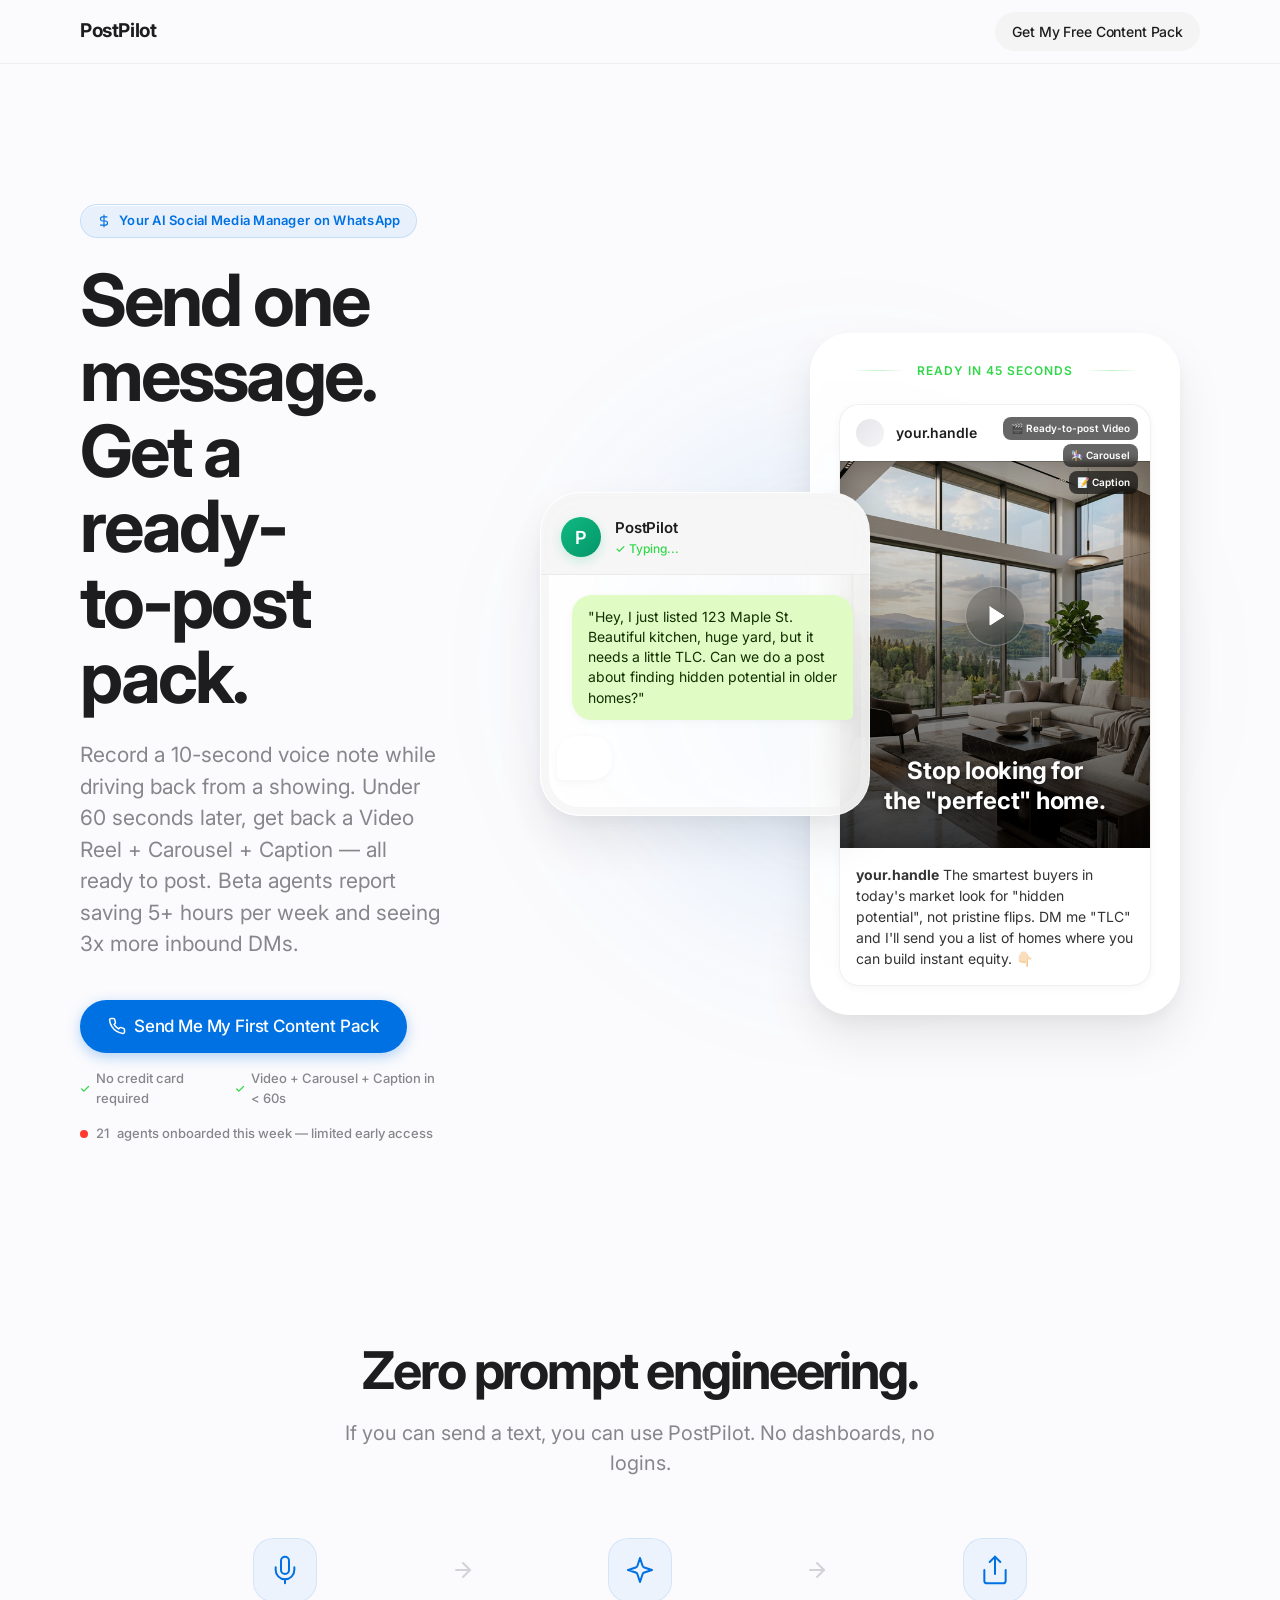
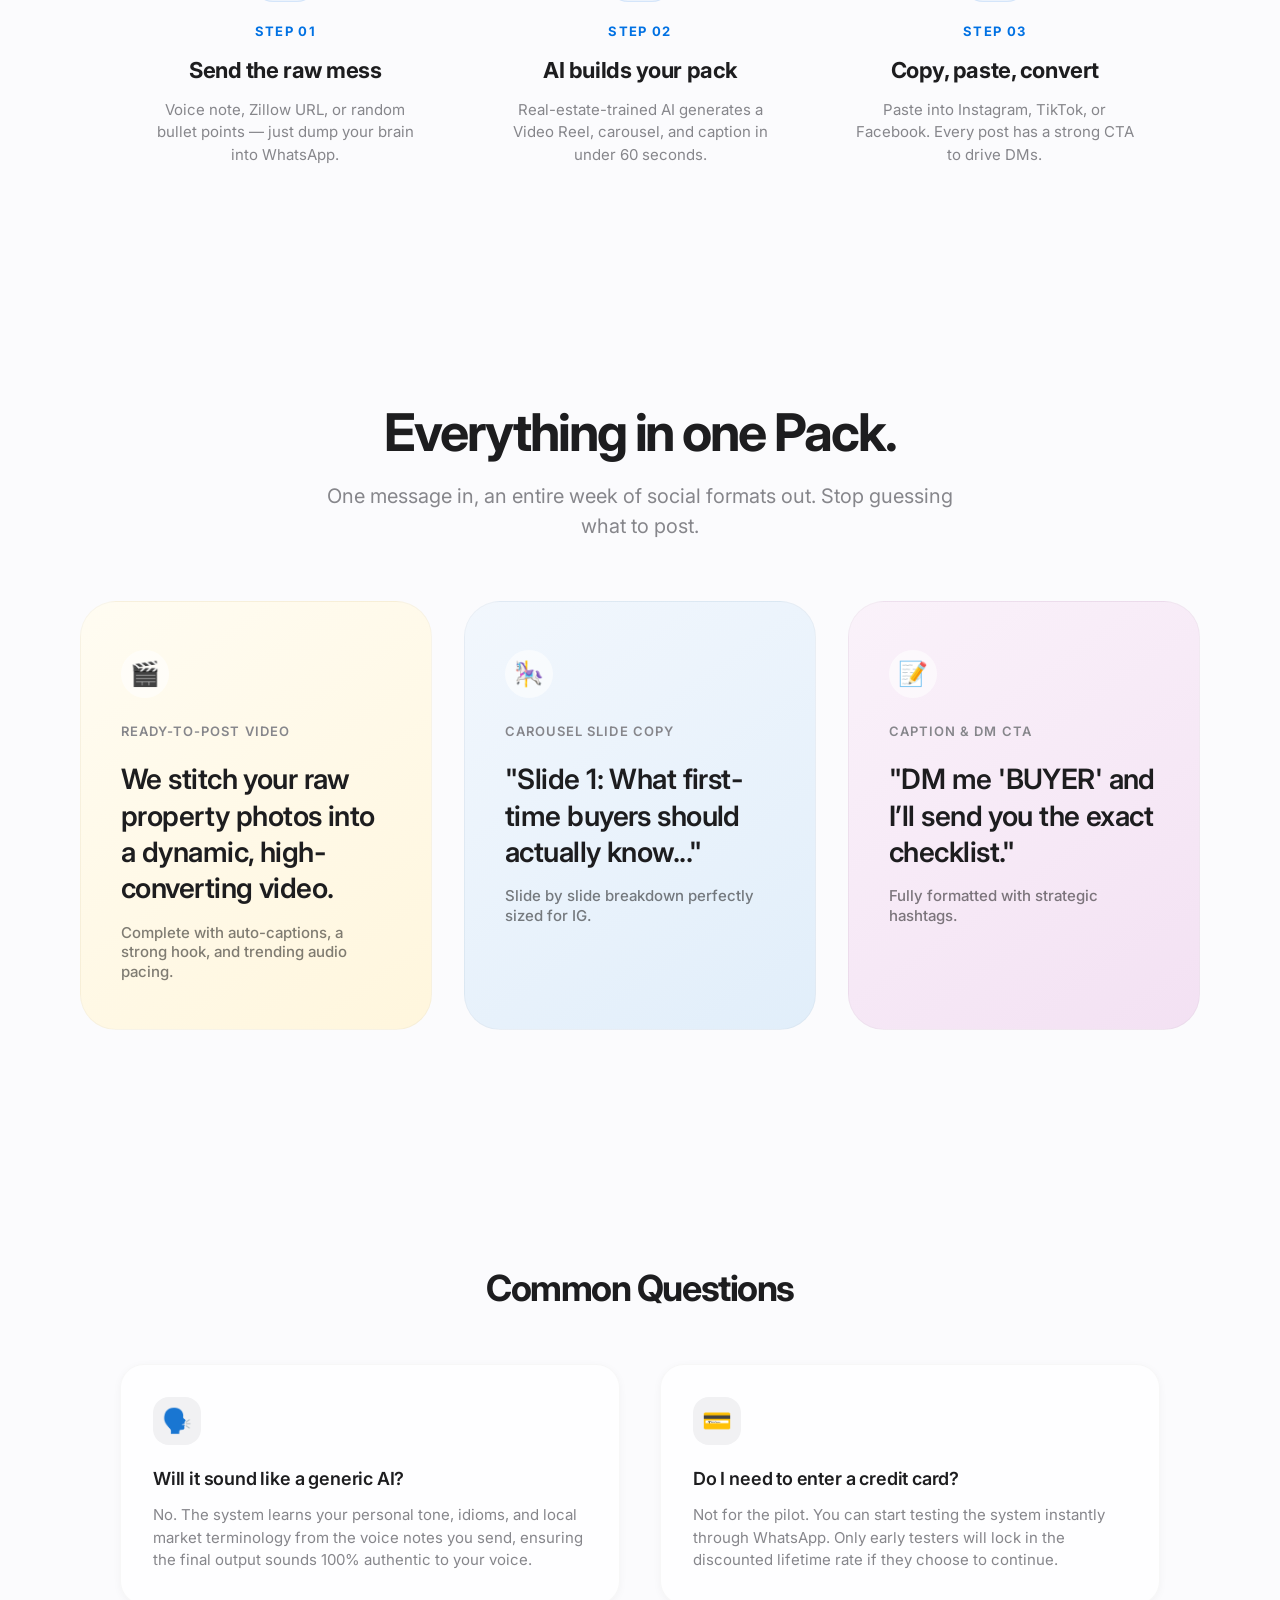
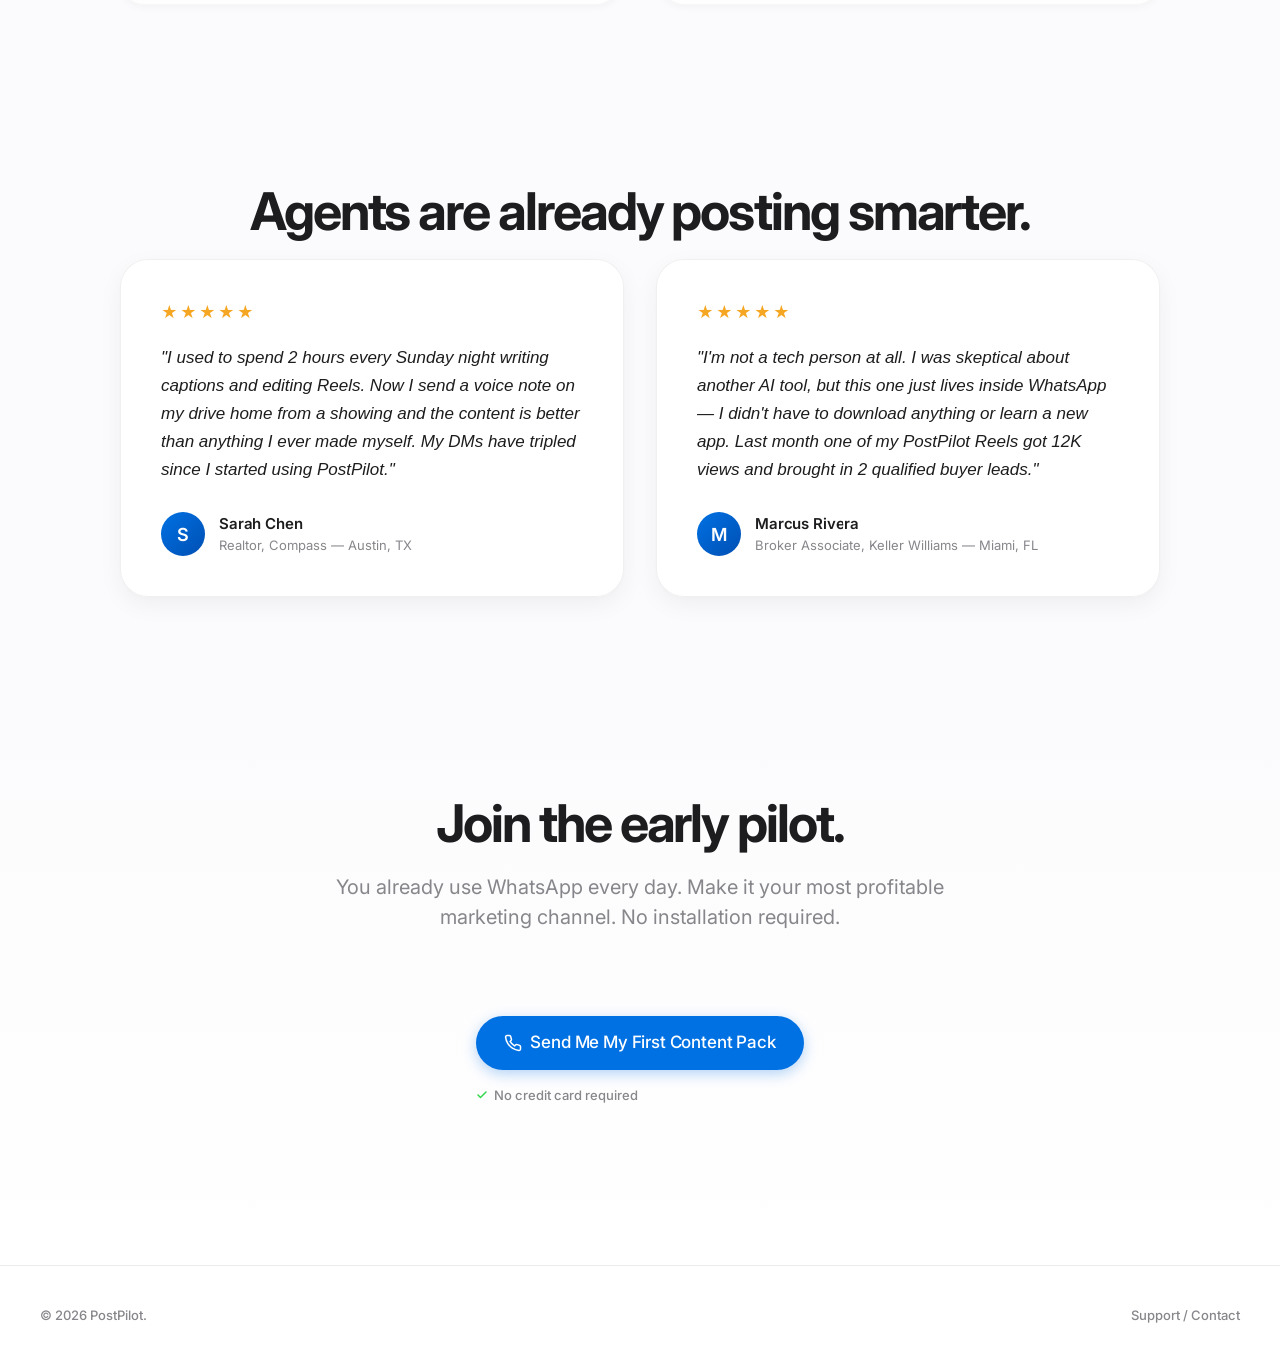
==== commit a07edc9d: "Optimize landing page: remove differentiation section, compact steps, trim FAQ, add testimonials - R" ====
--- a/index.html
+++ b/index.html
@@ -4,22 +4,30 @@
     <meta charset="UTF-8" />
 
     <!-- Google tag (gtag.js) -->
-    <script async src="https://www.googletagmanager.com/gtag/js?id=G-S0TTEMR5FY"></script>
+    <script
+      async
+      src="https://www.googletagmanager.com/gtag/js?id=G-S0TTEMR5FY"
+    ></script>
     <script>
       window.dataLayer = window.dataLayer || [];
-      function gtag(){dataLayer.push(arguments);}
-      gtag('js', new Date());
-      gtag('config', 'G-S0TTEMR5FY');
+      function gtag() {
+        dataLayer.push(arguments);
+      }
+      gtag("js", new Date());
+      gtag("config", "G-S0TTEMR5FY");
     </script>
 
     <meta name="viewport" content="width=device-width, initial-scale=1.0" />
-    <title>Signal for Agents — Your AI Social Media Manager on WhatsApp</title>
+    <title>PostPilot — Your AI Social Media Manager on WhatsApp</title>
     <meta
       name="description"
       content="Send one WhatsApp voice note, get a ready-to-post content pack in under 60 seconds. Video Reels, carousels, captions — all optimized for real estate lead generation. No prompts, no dashboards."
     />
-    <meta name="keywords" content="real estate social media, AI content for realtors, WhatsApp marketing, real estate agent tools, social media content pack, real estate lead generation" />
-    <meta name="author" content="Signal for Agents" />
+    <meta
+      name="keywords"
+      content="real estate social media, AI content for realtors, WhatsApp marketing, real estate agent tools, social media content pack, real estate lead generation"
+    />
+    <meta name="author" content="PostPilot" />
     <meta name="robots" content="index, follow" />
 
     <!-- Canonical URL — TODO: replace with your production domain -->
@@ -32,19 +40,37 @@
     <!-- Open Graph / Facebook / LinkedIn / iMessage -->
     <meta property="og:type" content="website" />
     <meta property="og:url" content="https://www.yoursite.com/" />
-    <meta property="og:title" content="Signal for Agents — AI Content Packs via WhatsApp" />
-    <meta property="og:description" content="Stop writing prompts. Send a voice note on WhatsApp, get a premium content pack back in 60 seconds — video Reels, carousels, and captions ready to post." />
-    <meta property="og:image" content="https://www.yoursite.com/assets/og-share-image.png" />
+    <meta
+      property="og:title"
+      content="PostPilot — AI Content Packs via WhatsApp"
+    />
+    <meta
+      property="og:description"
+      content="Stop writing prompts. Send a voice note on WhatsApp, get a premium content pack back in 60 seconds — video Reels, carousels, and captions ready to post."
+    />
+    <meta
+      property="og:image"
+      content="https://www.yoursite.com/assets/og-share-image.png"
+    />
     <meta property="og:image:width" content="1200" />
     <meta property="og:image:height" content="630" />
-    <meta property="og:site_name" content="Signal for Agents" />
+    <meta property="og:site_name" content="PostPilot" />
     <meta property="og:locale" content="en_US" />
 
     <!-- Twitter Card -->
     <meta name="twitter:card" content="summary_large_image" />
-    <meta name="twitter:title" content="Signal for Agents — AI Content Packs via WhatsApp" />
-    <meta name="twitter:description" content="Voice note in → content pack out. The easiest way for real estate agents to create social media content that drives leads." />
-    <meta name="twitter:image" content="https://www.yoursite.com/assets/og-share-image.png" />
+    <meta
+      name="twitter:title"
+      content="PostPilot — AI Content Packs via WhatsApp"
+    />
+    <meta
+      name="twitter:description"
+      content="Voice note in → content pack out. The easiest way for real estate agents to create social media content that drives leads."
+    />
+    <meta
+      name="twitter:image"
+      content="https://www.yoursite.com/assets/og-share-image.png"
+    />
 
     <!-- Google Fonts -->
     <link rel="preconnect" href="https://fonts.googleapis.com" />
@@ -59,13 +85,13 @@
     <!-- Navigation -->
     <nav class="nav-bar">
       <div class="nav-container">
-        <div class="logo">Signal for Agents</div>
+        <div class="logo">PostPilot</div>
         <a
           href="https://wa.me/16502836717?text=Hi,%20I'd%20love%20pilot%20access!"
           target="_blank"
           rel="noopener noreferrer"
           class="button button-small button-secondary"
-          >Start Free Pilot</a
+          >Get My Free Content Pack</a
         >
       </div>
     </nav>
@@ -76,8 +102,19 @@
         <div class="hero-split-container">
           <div class="hero-content">
             <div class="pill-badge">
-              <svg width="14" height="14" viewBox="0 0 24 24" fill="none" stroke="currentColor" stroke-width="2" stroke-linecap="round" stroke-linejoin="round">
-                <path d="M12 2v20M17 5H9.5a3.5 3.5 0 0 0 0 7h5a3.5 3.5 0 0 1 0 7H6"/>
+              <svg
+                width="14"
+                height="14"
+                viewBox="0 0 24 24"
+                fill="none"
+                stroke="currentColor"
+                stroke-width="2"
+                stroke-linecap="round"
+                stroke-linejoin="round"
+              >
+                <path
+                  d="M12 2v20M17 5H9.5a3.5 3.5 0 0 0 0 7h5a3.5 3.5 0 0 1 0 7H6"
+                />
               </svg>
               Your AI Social Media Manager on WhatsApp
             </div>
@@ -85,7 +122,10 @@
               Send one message.<br />Get a ready-<br />to-post pack.
             </h1>
             <p class="hero-subhead">
-              Record a voice note while driving back from a showing. Under 60 seconds later, receive a premium, engaging social pack designed to generate buyer leads.
+              Record a 10-second voice note while driving back from a showing.
+              Under 60 seconds later, get back a Video Reel + Carousel + Caption
+              — all ready to post. Beta agents report saving 5+ hours per week
+              and seeing 3x more inbound DMs.
             </p>
             <div class="hero-actions-wrapper">
               <div class="hero-actions">
@@ -94,20 +134,61 @@
                   target="_blank"
                   rel="noopener noreferrer"
                   class="button button-primary"
+                >
+                  <svg
+                    width="18"
+                    height="18"
+                    viewBox="0 0 24 24"
+                    fill="none"
+                    stroke="currentColor"
+                    stroke-width="2"
+                    stroke-linecap="round"
+                    stroke-linejoin="round"
+                    style="margin-right: 8px"
                   >
-                  <svg width="18" height="18" viewBox="0 0 24 24" fill="none" stroke="currentColor" stroke-width="2" stroke-linecap="round" stroke-linejoin="round" style="margin-right: 8px;">
-                    <path d="M22 16.92v3a2 2 0 0 1-2.18 2 19.79 19.79 0 0 1-8.63-3.07 19.5 19.5 0 0 1-6-6 19.79 19.79 0 0 1-3.07-8.67A2 2 0 0 1 4.11 2h3a2 2 0 0 1 2 1.72 12.84 12.84 0 0 0 .7 2.81 2 2 0 0 1-.45 2.11L8.09 9.91a16 16 0 0 0 6 6l1.27-1.27a2 2 0 0 1 2.11-.45 12.84 12.84 0 0 0 2.81.7A2 2 0 0 1 22 16.92z"></path>
+                    <path
+                      d="M22 16.92v3a2 2 0 0 1-2.18 2 19.79 19.79 0 0 1-8.63-3.07 19.5 19.5 0 0 1-6-6 19.79 19.79 0 0 1-3.07-8.67A2 2 0 0 1 4.11 2h3a2 2 0 0 1 2 1.72 12.84 12.84 0 0 0 .7 2.81 2 2 0 0 1-.45 2.11L8.09 9.91a16 16 0 0 0 6 6l1.27-1.27a2 2 0 0 1 2.11-.45 12.84 12.84 0 0 0 2.81.7A2 2 0 0 1 22 16.92z"
+                    ></path>
                   </svg>
-                  Start Pilot on WhatsApp
+                  Send Me My First Content Pack
                 </a>
               </div>
               <div class="trust-bullets">
-                <span><svg width="12" height="12" viewBox="0 0 24 24" fill="none" stroke="currentColor" stroke-width="3" stroke-linecap="round" stroke-linejoin="round"><polyline points="20 6 9 17 4 12"></polyline></svg> No credit card required</span>
-                <span><svg width="12" height="12" viewBox="0 0 24 24" fill="none" stroke="currentColor" stroke-width="3" stroke-linecap="round" stroke-linejoin="round"><polyline points="20 6 9 17 4 12"></polyline></svg> Content back in < 60s</span>
+                <span
+                  ><svg
+                    width="12"
+                    height="12"
+                    viewBox="0 0 24 24"
+                    fill="none"
+                    stroke="currentColor"
+                    stroke-width="3"
+                    stroke-linecap="round"
+                    stroke-linejoin="round"
+                  >
+                    <polyline points="20 6 9 17 4 12"></polyline>
+                  </svg>
+                  No credit card required</span
+                >
+                <span
+                  ><svg
+                    width="12"
+                    height="12"
+                    viewBox="0 0 24 24"
+                    fill="none"
+                    stroke="currentColor"
+                    stroke-width="3"
+                    stroke-linecap="round"
+                    stroke-linejoin="round"
+                  >
+                    <polyline points="20 6 9 17 4 12"></polyline>
+                  </svg>
+                  Video + Carousel + Caption in < 60s</span
+                >
               </div>
               <p class="scarcity-text">
                 <span class="pulse-dot"></span>
-                Currently testing with 12 top agents. Only 3 spots left.
+                <span id="agent-count">14</span> agents onboarded this week —
+                limited early access
               </p>
             </div>
           </div>
@@ -117,15 +198,21 @@
               <!-- Left: Phone Input Mockup -->
               <div class="whatsapp-mock">
                 <div class="chat-header">
-                  <div class="avatar">S</div>
+                  <div class="avatar">P</div>
                   <div class="contact-info">
-                    <span class="name">Signal Workspace</span>
-                    <span class="status" style="color: #32d74b; font-weight: 500;">✓ Typing...</span>
+                    <span class="name">PostPilot</span>
+                    <span
+                      class="status"
+                      style="color: #32d74b; font-weight: 500"
+                      >✓ Typing...</span
+                    >
                   </div>
                 </div>
                 <div class="chat-body">
                   <div class="message out">
-                    "Hey, I just listed 123 Maple St. Beautiful kitchen, huge yard, but it needs a little TLC. Can we do a post about finding hidden potential in older homes?"
+                    "Hey, I just listed 123 Maple St. Beautiful kitchen, huge
+                    yard, but it needs a little TLC. Can we do a post about
+                    finding hidden potential in older homes?"
                   </div>
                   <div class="message in typing">
                     <span class="dot"></span><span class="dot"></span
@@ -148,16 +235,54 @@
                     <span class="post-username">your.handle</span>
                   </div>
                   <div class="post-image">
-                    <div class="play-icon" style="margin-bottom: auto; margin-top: auto; width: 60px; height: 60px; background: rgba(0,0,0,0.25); border-radius: 50%; display: flex; align-items: center; justify-content: center; backdrop-filter: blur(12px); -webkit-backdrop-filter: blur(12px); border: 1px solid rgba(255,255,255,0.3); box-shadow: 0 8px 32px rgba(0,0,0,0.3);">
-                      <svg width="24" height="24" viewBox="0 0 24 24" fill="white" stroke="white" stroke-width="1" stroke-linecap="round" stroke-linejoin="round" style="transform: translateX(2px);">
+                    <div
+                      class="play-icon"
+                      style="
+                        margin-bottom: auto;
+                        margin-top: auto;
+                        width: 60px;
+                        height: 60px;
+                        background: rgba(0, 0, 0, 0.25);
+                        border-radius: 50%;
+                        display: flex;
+                        align-items: center;
+                        justify-content: center;
+                        backdrop-filter: blur(12px);
+                        -webkit-backdrop-filter: blur(12px);
+                        border: 1px solid rgba(255, 255, 255, 0.3);
+                        box-shadow: 0 8px 32px rgba(0, 0, 0, 0.3);
+                      "
+                    >
+                      <svg
+                        width="24"
+                        height="24"
+                        viewBox="0 0 24 24"
+                        fill="white"
+                        stroke="white"
+                        stroke-width="1"
+                        stroke-linecap="round"
+                        stroke-linejoin="round"
+                        style="transform: translateX(2px)"
+                      >
                         <polygon points="5 3 19 12 5 21 5 3"></polygon>
                       </svg>
                     </div>
-                    <h2 style="text-shadow: 0 4px 24px rgba(0,0,0,0.8), 0 1px 4px rgba(0,0,0,0.5);">Stop looking for<br />the "perfect" home.</h2>
+                    <h2
+                      style="
+                        text-shadow:
+                          0 4px 24px rgba(0, 0, 0, 0.8),
+                          0 1px 4px rgba(0, 0, 0, 0.5);
+                      "
+                    >
+                      Stop looking for<br />the "perfect" home.
+                    </h2>
                   </div>
                   <div class="post-caption-box">
                     <p>
-                      <strong>your.handle</strong> The smartest buyers in today's market look for "hidden potential", not pristine flips. DM me "TLC" and I'll send you a list of homes where you can build instant equity. 👇🏻
+                      <strong>your.handle</strong> The smartest buyers in
+                      today's market look for "hidden potential", not pristine
+                      flips. DM me "TLC" and I'll send you a list of homes where
+                      you can build instant equity. 👇🏻
                     </p>
                   </div>
                 </div>
@@ -167,84 +292,120 @@
         </div>
       </section>
 
-      <!-- Differentiation Section -->
-      <section class="differentiation-section">
-        <div class="diff-container animate-on-scroll">
-          <div class="diff-card old-way">
-            <span class="tag" style="display: flex; align-items: center; gap: 8px;">
-              <svg width="14" height="14" viewBox="0 0 24 24" fill="none" stroke="#ff453a" stroke-width="3" stroke-linecap="round" stroke-linejoin="round"><line x1="18" y1="6" x2="6" y2="18"></line><line x1="6" y1="6" x2="18" y2="18"></line></svg>
-              Manual Tools & Basic ChatGPT
-            </span>
-            <h3 style="opacity: 0.6; text-decoration: line-through; text-decoration-color: rgba(255,255,255,0.2);">
-              Write perfect prompts. Copy-paste across apps. Figure out formatting. Schedule.
-            </h3>
-          </div>
-          <div class="diff-card new-way">
-            <span class="tag tag-accent" style="display: inline-flex; align-items: center; gap: 8px;">
-              <svg width="14" height="14" viewBox="0 0 24 24" fill="none" stroke="#32d74b" stroke-width="3" stroke-linecap="round" stroke-linejoin="round"><polyline points="20 6 9 17 4 12"></polyline></svg>
-              Signal
-            </span>
-            <h3>Send a messy 10-second voice note. Get an expert content pack instantly. Post.</h3>
-          </div>
-        </div>
-      </section>
-
-      <!-- How It Works Section (Redesigned Z-Pattern) -->
-      <section id="how-it-works" class="steps-section layout-container">
+      <!-- How It Works — Compact Horizontal -->
+      <section id="how-it-works" class="steps-section-compact layout-container">
         <div class="section-intro animate-on-scroll">
           <h2 class="section-heading">Zero prompt engineering.</h2>
           <p class="section-subhead">
-            If you know how to send a text message to a client, you already know how to use Signal. No dashboards to log into.
+            If you can send a text, you can use PostPilot. No dashboards, no
+            logins.
           </p>
         </div>
-        
-        <div class="steps-linear">
-          <!-- Step 1 -->
-          <div class="step-row animate-on-scroll">
-            <div class="step-content">
-              <div class="step-number">Step 01</div>
-              <h3>Send the raw mess</h3>
-              <p>
-                A voice note while driving, a Zillow URL, or a bulleted list of random thoughts. Don't worry about sounding professional—just dump your brain into WhatsApp.
-              </p>
-            </div>
-            <div class="step-visual glass-panel">
-              <svg width="48" height="48" viewBox="0 0 24 24" fill="none" stroke="var(--accent-color)" stroke-width="1.5" stroke-linecap="round" stroke-linejoin="round">
-                <path d="M12 2a3 3 0 0 0-3 3v7a3 3 0 0 0 6 0V5a3 3 0 0 0-3-3Z"></path><path d="M19 10v2a7 7 0 0 1-14 0v-2"></path><line x1="12" y1="19" x2="12" y2="22"></line>
+
+        <div class="steps-horizontal animate-on-scroll">
+          <div class="step-card">
+            <div class="step-icon">
+              <svg
+                width="32"
+                height="32"
+                viewBox="0 0 24 24"
+                fill="none"
+                stroke="var(--accent-color)"
+                stroke-width="1.5"
+                stroke-linecap="round"
+                stroke-linejoin="round"
+              >
+                <path
+                  d="M12 2a3 3 0 0 0-3 3v7a3 3 0 0 0 6 0V5a3 3 0 0 0-3-3Z"
+                ></path>
+                <path d="M19 10v2a7 7 0 0 1-14 0v-2"></path>
+                <line x1="12" y1="19" x2="12" y2="22"></line>
               </svg>
             </div>
-          </div>
-
-          <!-- Step 2 -->
-          <div class="step-row reverse animate-on-scroll">
-            <div class="step-content">
-              <div class="step-number">Step 02</div>
-              <h3>We structure it (in seconds)</h3>
-              <p>
-                Behind the scenes, our real-estate-trained AI turns your input and listing photos into a "Content Pack" complete with generated video Reels, carousel layouts, and SEO-optimized captions.
-              </p>
-            </div>
-            <div class="step-visual glass-panel">
-              <svg width="48" height="48" viewBox="0 0 24 24" fill="none" stroke="var(--accent-color)" stroke-width="1.5" stroke-linecap="round" stroke-linejoin="round">
-                <path d="m12 3-1.912 5.813a2 2 0 0 1-1.275 1.275L3 12l5.813 1.912a2 2 0 0 1 1.275 1.275L12 21l1.912-5.813a2 2 0 0 1 1.275-1.275L21 12l-5.813-1.912a2 2 0 0 1-1.275-1.275L12 3Z"></path><path d="M5 3v4"></path><path d="M19 17v4"></path><path d="M3 5h4"></path><path d="M17 19h4"></path>
+            <div class="step-label">Step 01</div>
+            <h3>Send the raw mess</h3>
+            <p>
+              Voice note, Zillow URL, or random bullet points — just dump your
+              brain into WhatsApp.
+            </p>
+          </div>
+          <div class="step-arrow">
+            <svg
+              width="24"
+              height="24"
+              viewBox="0 0 24 24"
+              fill="none"
+              stroke="var(--border-color)"
+              stroke-width="2"
+              stroke-linecap="round"
+              stroke-linejoin="round"
+            >
+              <line x1="5" y1="12" x2="19" y2="12"></line>
+              <polyline points="12 5 19 12 12 19"></polyline>
+            </svg>
+          </div>
+          <div class="step-card">
+            <div class="step-icon">
+              <svg
+                width="32"
+                height="32"
+                viewBox="0 0 24 24"
+                fill="none"
+                stroke="var(--accent-color)"
+                stroke-width="1.5"
+                stroke-linecap="round"
+                stroke-linejoin="round"
+              >
+                <path
+                  d="m12 3-1.912 5.813a2 2 0 0 1-1.275 1.275L3 12l5.813 1.912a2 2 0 0 1 1.275 1.275L12 21l1.912-5.813a2 2 0 0 1 1.275-1.275L21 12l-5.813-1.912a2 2 0 0 1-1.275-1.275L12 3Z"
+                ></path>
               </svg>
             </div>
-          </div>
-
-          <!-- Step 3 -->
-          <div class="step-row animate-on-scroll">
-            <div class="step-content">
-              <div class="step-number">Step 03</div>
-              <h3>You copy, paste, & convert</h3>
-              <p>
-                Copy the text directly from the WhatsApp chat window into Instagram, TikTok, or Facebook. Every post includes a strong Call-To-Action to drive inbound DMs.
-              </p>
-            </div>
-            <div class="step-visual glass-panel">
-              <svg width="48" height="48" viewBox="0 0 24 24" fill="none" stroke="var(--accent-color)" stroke-width="1.5" stroke-linecap="round" stroke-linejoin="round">
-                <path d="M4 12v8a2 2 0 0 0 2 2h12a2 2 0 0 0 2-2v-8"></path><polyline points="16 6 12 2 8 6"></polyline><line x1="12" y1="2" x2="12" y2="15"></line>
+            <div class="step-label">Step 02</div>
+            <h3>AI builds your pack</h3>
+            <p>
+              Real-estate-trained AI generates a Video Reel, carousel, and
+              caption in under 60 seconds.
+            </p>
+          </div>
+          <div class="step-arrow">
+            <svg
+              width="24"
+              height="24"
+              viewBox="0 0 24 24"
+              fill="none"
+              stroke="var(--border-color)"
+              stroke-width="2"
+              stroke-linecap="round"
+              stroke-linejoin="round"
+            >
+              <line x1="5" y1="12" x2="19" y2="12"></line>
+              <polyline points="12 5 19 12 12 19"></polyline>
+            </svg>
+          </div>
+          <div class="step-card">
+            <div class="step-icon">
+              <svg
+                width="32"
+                height="32"
+                viewBox="0 0 24 24"
+                fill="none"
+                stroke="var(--accent-color)"
+                stroke-width="1.5"
+                stroke-linecap="round"
+                stroke-linejoin="round"
+              >
+                <path d="M4 12v8a2 2 0 0 0 2 2h12a2 2 0 0 0 2-2v-8"></path>
+                <polyline points="16 6 12 2 8 6"></polyline>
+                <line x1="12" y1="2" x2="12" y2="15"></line>
               </svg>
             </div>
+            <div class="step-label">Step 03</div>
+            <h3>Copy, paste, convert</h3>
+            <p>
+              Paste into Instagram, TikTok, or Facebook. Every post has a strong
+              CTA to drive DMs.
+            </p>
           </div>
         </div>
       </section>
@@ -254,7 +415,8 @@
         <div class="section-intro animate-on-scroll">
           <h2 class="section-heading">Everything in one Pack.</h2>
           <p class="section-subhead">
-            One message in, an entire week of social formats out. Stop guessing what to post.
+            One message in, an entire week of social formats out. Stop guessing
+            what to post.
           </p>
         </div>
 
@@ -263,8 +425,12 @@
             <div class="icon-circle">🎬</div>
             <span class="content-type">Ready-to-Post Video</span>
             <blockquote>
-              We stitch your raw property photos into a dynamic, high-converting video.
-              <span class="sub-quote">Complete with auto-captions, a strong hook, and trending audio pacing.</span>
+              We stitch your raw property photos into a dynamic, high-converting
+              video.
+              <span class="sub-quote"
+                >Complete with auto-captions, a strong hook, and trending audio
+                pacing.</span
+              >
             </blockquote>
           </div>
           <div class="gallery-item carousel">
@@ -272,7 +438,9 @@
             <span class="content-type">Carousel Slide Copy</span>
             <blockquote>
               "Slide 1: What first-time buyers should actually know..."
-              <span class="sub-quote">Slide by slide breakdown perfectly sized for IG.</span>
+              <span class="sub-quote"
+                >Slide by slide breakdown perfectly sized for IG.</span
+              >
             </blockquote>
           </div>
           <div class="gallery-item story">
@@ -280,7 +448,9 @@
             <span class="content-type">Caption & DM CTA</span>
             <blockquote>
               "DM me 'BUYER' and I’ll send you the exact checklist."
-              <span class="sub-quote">Fully formatted with strategic hashtags.</span>
+              <span class="sub-quote"
+                >Fully formatted with strategic hashtags.</span
+              >
             </blockquote>
           </div>
         </div>
@@ -289,22 +459,72 @@
       <!-- Micro FAQ Section -->
       <section class="faq-section layout-container animate-on-scroll">
         <div class="faq-content">
-          <h2 class="section-heading" style="font-size: 36px; text-align: center; margin-bottom: 56px;">Common Questions</h2>
-          <div class="faq-grid">
-            <div class="faq-item">
-              <div class="faq-icon">🤖</div>
-              <h4>Why not just use regular ChatGPT?</h4>
-              <p>ChatGPT gives you generic, robotic essays. Signal uses a specialized multi-agent workflow trained on top-converting real estate content to output concise, platform-native formats. Plus, you don't need to write prompts.</p>
-            </div>
+          <h2
+            class="section-heading"
+            style="font-size: 36px; text-align: center; margin-bottom: 56px"
+          >
+            Common Questions
+          </h2>
+          <div class="faq-grid faq-grid-2col">
             <div class="faq-item">
               <div class="faq-icon">🗣️</div>
               <h4>Will it sound like a generic AI?</h4>
-              <p>No. The system learns your personal tone, idioms, and local market terminology from the voice notes you send, ensuring the final output sounds 100% authentic to your voice.</p>
+              <p>
+                No. The system learns your personal tone, idioms, and local
+                market terminology from the voice notes you send, ensuring the
+                final output sounds 100% authentic to your voice.
+              </p>
             </div>
             <div class="faq-item">
               <div class="faq-icon">💳</div>
               <h4>Do I need to enter a credit card?</h4>
-              <p>Not for the pilot. You can start testing the system instantly through WhatsApp. Only early testers will lock in the discounted lifetime rate if they choose to continue.</p>
+              <p>
+                Not for the pilot. You can start testing the system instantly
+                through WhatsApp. Only early testers will lock in the discounted
+                lifetime rate if they choose to continue.
+              </p>
+            </div>
+          </div>
+        </div>
+      </section>
+
+      <!-- Testimonials Section -->
+      <section class="testimonials-section layout-container">
+        <div class="section-intro animate-on-scroll">
+          <h2 class="section-heading">Agents are already posting smarter.</h2>
+        </div>
+        <div class="testimonial-grid animate-on-scroll">
+          <div class="testimonial-card">
+            <div class="testimonial-stars">★★★★★</div>
+            <blockquote>
+              "I used to spend 2 hours every Sunday night writing captions and
+              editing Reels. Now I send a voice note on my drive home from a
+              showing and the content is better than anything I ever made
+              myself. My DMs have tripled since I started using PostPilot."
+            </blockquote>
+            <div class="testimonial-author">
+              <div class="testimonial-avatar">S</div>
+              <div class="testimonial-info">
+                <strong>Sarah Chen</strong>
+                <span>Realtor, Compass — Austin, TX</span>
+              </div>
+            </div>
+          </div>
+          <div class="testimonial-card">
+            <div class="testimonial-stars">★★★★★</div>
+            <blockquote>
+              "I'm not a tech person at all. I was skeptical about another AI
+              tool, but this one just lives inside WhatsApp — I didn't have to
+              download anything or learn a new app. Last month one of my
+              PostPilot Reels got 12K views and brought in 2 qualified buyer
+              leads."
+            </blockquote>
+            <div class="testimonial-author">
+              <div class="testimonial-avatar">M</div>
+              <div class="testimonial-info">
+                <strong>Marcus Rivera</strong>
+                <span>Broker Associate, Keller Williams — Miami, FL</span>
+              </div>
             </div>
           </div>
         </div>
@@ -315,24 +535,51 @@
         <div class="cta-content">
           <h2 class="section-heading">Join the early pilot.</h2>
           <p class="section-subhead">
-            You already use WhatsApp every day. Make it your most profitable marketing channel. No installation required.
+            You already use WhatsApp every day. Make it your most profitable
+            marketing channel. No installation required.
           </p>
-          <div class="hero-actions-wrapper" style="animation: none; opacity: 1;">
-            <div class="hero-actions" style="animation: none; opacity: 1;">
+          <div class="hero-actions-wrapper" style="animation: none; opacity: 1">
+            <div class="hero-actions" style="animation: none; opacity: 1">
               <a
                 href="https://wa.me/16502836717?text=Hi,%20I'd%20love%20pilot%20access!"
                 target="_blank"
                 rel="noopener noreferrer"
                 class="button button-primary"
+              >
+                <svg
+                  width="18"
+                  height="18"
+                  viewBox="0 0 24 24"
+                  fill="none"
+                  stroke="currentColor"
+                  stroke-width="2"
+                  stroke-linecap="round"
+                  stroke-linejoin="round"
+                  style="margin-right: 8px"
                 >
-                <svg width="18" height="18" viewBox="0 0 24 24" fill="none" stroke="currentColor" stroke-width="2" stroke-linecap="round" stroke-linejoin="round" style="margin-right: 8px;">
-                    <path d="M22 16.92v3a2 2 0 0 1-2.18 2 19.79 19.79 0 0 1-8.63-3.07 19.5 19.5 0 0 1-6-6 19.79 19.79 0 0 1-3.07-8.67A2 2 0 0 1 4.11 2h3a2 2 0 0 1 2 1.72 12.84 12.84 0 0 0 .7 2.81 2 2 0 0 1-.45 2.11L8.09 9.91a16 16 0 0 0 6 6l1.27-1.27a2 2 0 0 1 2.11-.45 12.84 12.84 0 0 0 2.81.7A2 2 0 0 1 22 16.92z"></path>
-                  </svg>
-                Start Pilot on WhatsApp
+                  <path
+                    d="M22 16.92v3a2 2 0 0 1-2.18 2 19.79 19.79 0 0 1-8.63-3.07 19.5 19.5 0 0 1-6-6 19.79 19.79 0 0 1-3.07-8.67A2 2 0 0 1 4.11 2h3a2 2 0 0 1 2 1.72 12.84 12.84 0 0 0 .7 2.81 2 2 0 0 1-.45 2.11L8.09 9.91a16 16 0 0 0 6 6l1.27-1.27a2 2 0 0 1 2.11-.45 12.84 12.84 0 0 0 2.81.7A2 2 0 0 1 22 16.92z"
+                  ></path>
+                </svg>
+                Send Me My First Content Pack
               </a>
             </div>
             <div class="trust-bullets">
-              <span><svg width="12" height="12" viewBox="0 0 24 24" fill="none" stroke="currentColor" stroke-width="3" stroke-linecap="round" stroke-linejoin="round"><polyline points="20 6 9 17 4 12"></polyline></svg> No credit card required</span>
+              <span
+                ><svg
+                  width="12"
+                  height="12"
+                  viewBox="0 0 24 24"
+                  fill="none"
+                  stroke="currentColor"
+                  stroke-width="3"
+                  stroke-linecap="round"
+                  stroke-linejoin="round"
+                >
+                  <polyline points="20 6 9 17 4 12"></polyline>
+                </svg>
+                No credit card required</span
+              >
             </div>
           </div>
         </div>
@@ -342,8 +589,12 @@
     <!-- Footer -->
     <footer class="footer">
       <div class="footer-content">
-        <span>&copy; 2026 Signal for Agents.</span>
-        <a href="https://wa.me/16502836717" target="_blank" rel="noopener noreferrer" class="footer-link"
+        <span>&copy; 2026 PostPilot.</span>
+        <a
+          href="https://wa.me/16502836717"
+          target="_blank"
+          rel="noopener noreferrer"
+          class="footer-link"
           >Support / Contact</a
         >
       </div>
@@ -351,22 +602,35 @@
 
     <!-- Intersection Observer Script for Scroll Animations -->
     <script>
-      document.addEventListener('DOMContentLoaded', () => {
-        const observer = new IntersectionObserver((entries) => {
-          entries.forEach(entry => {
-            if (entry.isIntersecting) {
-              entry.target.classList.add('is-visible');
-              observer.unobserve(entry.target);
-            }
-          });
-        }, {
-          threshold: 0.1,
-          rootMargin: "0px 0px -50px 0px"
-        });
-
-        document.querySelectorAll('.animate-on-scroll').forEach((el) => {
+      document.addEventListener("DOMContentLoaded", () => {
+        const observer = new IntersectionObserver(
+          (entries) => {
+            entries.forEach((entry) => {
+              if (entry.isIntersecting) {
+                entry.target.classList.add("is-visible");
+                observer.unobserve(entry.target);
+              }
+            });
+          },
+          {
+            threshold: 0.1,
+            rootMargin: "0px 0px -50px 0px",
+          },
+        );
+
+        document.querySelectorAll(".animate-on-scroll").forEach((el) => {
           observer.observe(el);
         });
+
+        // Dynamic social proof counter — increments slowly to feel real
+        const counter = document.getElementById("agent-count");
+        if (counter) {
+          const base = 14;
+          const dayOfYear = Math.floor(
+            (Date.now() - new Date(new Date().getFullYear(), 0, 0)) / 86400000,
+          );
+          counter.textContent = base + (dayOfYear % 9);
+        }
       });
     </script>
   </body>
--- a/styles.css
+++ b/styles.css
@@ -43,32 +43,61 @@
 
 /* Animations */
 @keyframes fadeUp {
-  from { opacity: 0; transform: translateY(20px); }
-  to { opacity: 1; transform: translateY(0); }
+  from {
+    opacity: 0;
+    transform: translateY(20px);
+  }
+  to {
+    opacity: 1;
+    transform: translateY(0);
+  }
 }
 
 @keyframes float {
-  0% { transform: translateY(0px); }
-  50% { transform: translateY(-12px); }
-  100% { transform: translateY(0px); }
+  0% {
+    transform: translateY(0px);
+  }
+  50% {
+    transform: translateY(-12px);
+  }
+  100% {
+    transform: translateY(0px);
+  }
 }
 
 @keyframes floatAlt {
-  0% { transform: translateY(-10px); }
-  50% { transform: translateY(10px); }
-  100% { transform: translateY(-10px); }
+  0% {
+    transform: translateY(-10px);
+  }
+  50% {
+    transform: translateY(10px);
+  }
+  100% {
+    transform: translateY(-10px);
+  }
 }
 
 @keyframes pulse {
-  0% { transform: scale(0.95); box-shadow: 0 0 0 0 rgba(50, 215, 75, 0.7); }
-  70% { transform: scale(1); box-shadow: 0 0 0 6px rgba(50, 215, 75, 0); }
-  100% { transform: scale(0.95); box-shadow: 0 0 0 0 rgba(50, 215, 75, 0); }
+  0% {
+    transform: scale(0.95);
+    box-shadow: 0 0 0 0 rgba(50, 215, 75, 0.7);
+  }
+  70% {
+    transform: scale(1);
+    box-shadow: 0 0 0 6px rgba(50, 215, 75, 0);
+  }
+  100% {
+    transform: scale(0.95);
+    box-shadow: 0 0 0 0 rgba(50, 215, 75, 0);
+  }
 }
 
 .animate-on-scroll {
   opacity: 0;
   transform: translateY(30px);
-  transition: opacity 0.8s cubic-bezier(0.16, 1, 0.3, 1), transform 0.8s cubic-bezier(0.16, 1, 0.3, 1);
+  transition:
+    opacity 0.8s cubic-bezier(0.16, 1, 0.3, 1),
+    transform 0.8s cubic-bezier(0.16, 1, 0.3, 1);
 }
 
 .animate-on-scroll.is-visible {
@@ -101,7 +130,7 @@
   letter-spacing: 0.02em;
   margin-bottom: 24px;
   border: 1px solid rgba(0, 113, 227, 0.15);
-  box-shadow: inset 0 1px 0 rgba(255,255,255,0.8);
+  box-shadow: inset 0 1px 0 rgba(255, 255, 255, 0.8);
 }
 
 .trust-bullets {
@@ -197,20 +226,22 @@
 }
 
 .button-secondary {
-  background-color: rgba(0,0,0,0.03);
+  background-color: rgba(0, 0, 0, 0.03);
   color: var(--text-primary);
   border: 1px solid transparent;
 }
 
 .button-secondary:hover {
-  background-color: rgba(0,0,0,0.06);
+  background-color: rgba(0, 0, 0, 0.06);
   transform: scale(1.02);
 }
 
 /* Navigation */
 .nav-bar {
   position: fixed;
-  top: 0; left: 0; right: 0;
+  top: 0;
+  left: 0;
+  right: 0;
   height: 64px;
   background-color: rgba(251, 251, 253, 0.7);
   backdrop-filter: saturate(180%) blur(20px);
@@ -314,12 +345,18 @@
 }
 
 .visual-container::before {
-  content: '';
+  content: "";
   position: absolute;
-  top: 50%; left: 50%;
+  top: 50%;
+  left: 50%;
   transform: translate(-50%, -50%);
-  width: 100%; height: 100%;
-  background: radial-gradient(circle, rgba(0,113,227,0.15) 0%, rgba(251,251,253,0) 70%);
+  width: 100%;
+  height: 100%;
+  background: radial-gradient(
+    circle,
+    rgba(0, 113, 227, 0.15) 0%,
+    rgba(251, 251, 253, 0) 70%
+  );
   z-index: 0;
   filter: blur(60px);
 }
@@ -338,7 +375,9 @@
   right: -40px;
   transform: translateY(-20px);
   animation: float 6s ease-in-out infinite;
-  box-shadow: inset 0 0 0 8px rgba(240, 240, 240, 0.5), var(--shadow-lg);
+  box-shadow:
+    inset 0 0 0 8px rgba(240, 240, 240, 0.5),
+    var(--shadow-lg);
 }
 
 .chat-header {
@@ -362,7 +401,7 @@
   justify-content: center;
   font-weight: 600;
   font-size: 18px;
-  box-shadow: 0 4px 12px rgba(16,185,129,0.2);
+  box-shadow: 0 4px 12px rgba(16, 185, 129, 0.2);
 }
 
 .contact-info {
@@ -414,18 +453,33 @@
 
 .dot {
   display: inline-block;
-  width: 5px; height: 5px;
+  width: 5px;
+  height: 5px;
   background: var(--text-secondary);
   border-radius: 50%;
   margin-right: 4px;
   animation: typing 1.4s infinite ease-in-out both;
 }
-.dot:nth-child(1) { animation-delay: -0.32s; }
-.dot:nth-child(2) { animation-delay: -0.16s; }
-.dot:last-child { margin-right: 0; }
+.dot:nth-child(1) {
+  animation-delay: -0.32s;
+}
+.dot:nth-child(2) {
+  animation-delay: -0.16s;
+}
+.dot:last-child {
+  margin-right: 0;
+}
 @keyframes typing {
-  0%, 80%, 100% { transform: scale(0); opacity: 0.5; }
-  40% { transform: scale(1); opacity: 1; }
+  0%,
+  80%,
+  100% {
+    transform: scale(0);
+    opacity: 0.5;
+  }
+  40% {
+    transform: scale(1);
+    opacity: 1;
+  }
 }
 
 .output-mock {
@@ -458,12 +512,17 @@
   content: "";
   flex: 1;
   height: 1px;
-  background: linear-gradient(90deg, rgba(50,215,75,0), rgba(50,215,75,0.3) 50%, rgba(50,215,75,0));
+  background: linear-gradient(
+    90deg,
+    rgba(50, 215, 75, 0),
+    rgba(50, 215, 75, 0.3) 50%,
+    rgba(50, 215, 75, 0)
+  );
   margin: 0 12px;
 }
 
 .mock-post {
-  border: 1px solid rgba(0,0,0,0.06);
+  border: 1px solid rgba(0, 0, 0, 0.06);
   border-radius: 20px;
   overflow: hidden;
   background: #fff;
@@ -473,17 +532,22 @@
 
 .pack-deliverables {
   position: absolute;
-  top: 12px; right: 12px;
-  display: flex; flex-direction: column; gap: 4px;
+  top: 12px;
+  right: 12px;
+  display: flex;
+  flex-direction: column;
+  gap: 4px;
   align-items: flex-end;
   z-index: 10;
 }
 
 .del-badge {
-  background: rgba(0,0,0,0.6);
+  background: rgba(0, 0, 0, 0.6);
   color: white;
-  font-size: 10px; font-weight: 600;
-  padding: 4px 8px; border-radius: 8px;
+  font-size: 10px;
+  font-weight: 600;
+  padding: 4px 8px;
+  border-radius: 8px;
   backdrop-filter: blur(4px);
 }
 
@@ -495,7 +559,8 @@
 }
 
 .post-avatar {
-  width: 28px; height: 28px;
+  width: 28px;
+  height: 28px;
   border-radius: 50%;
   background: linear-gradient(135deg, #e5e5ea, #f5f5f7);
 }
@@ -507,7 +572,9 @@
 }
 
 .post-image {
-  background: linear-gradient(to bottom, rgba(0,0,0,0) 0%, rgba(0,0,0,0.7) 100%), url('./assets/demo-house.png');
+  background:
+    linear-gradient(to bottom, rgba(0, 0, 0, 0) 0%, rgba(0, 0, 0, 0.7) 100%),
+    url("./assets/demo-house.png");
   background-size: cover;
   background-position: center;
   color: white;
@@ -518,7 +585,7 @@
   justify-content: flex-end;
   text-align: center;
   aspect-ratio: 4/5;
-  box-shadow: inset 0 0 40px rgba(0,0,0,0.4);
+  box-shadow: inset 0 0 40px rgba(0, 0, 0, 0.4);
 }
 
 .post-image h2 {
@@ -536,143 +603,70 @@
   color: #333;
 }
 
-/* Differentiation Section */
-.differentiation-section {
-  padding: 140px 40px;
-  background: #111112;
-  color: #ffffff;
-}
-
-.diff-container {
+/* Steps Section — Compact Horizontal */
+.section-intro {
+  text-align: center;
+}
+
+.steps-section-compact {
+  padding-top: 100px;
+  padding-bottom: 100px;
+}
+
+.steps-horizontal {
+  display: flex;
+  align-items: flex-start;
+  justify-content: center;
+  gap: 0;
   max-width: 1040px;
-  margin: 0 auto;
-  display: grid;
-  grid-template-columns: 1fr 1.1fr;
-  gap: 32px;
-}
-
-.diff-card {
-  padding: 56px 48px;
-  border-radius: 36px;
-  transition: transform 0.4s cubic-bezier(0.16, 1, 0.3, 1), box-shadow 0.4s ease;
-}
-
-.diff-card:hover { transform: translateY(-4px); }
-
-.diff-card.old-way {
-  background: #1c1c1e;
-  border: 1px solid rgba(255,255,255,0.05);
-  color: #86868b;
-}
-
-.diff-card.old-way h3 {
-  font-size: 26px;
-  font-weight: 400;
-  line-height: 1.35;
-  margin-top: 24px;
-}
-
-.diff-card.new-way {
-  background: linear-gradient(135deg, #0071e3 0%, #004fb3 100%);
-  position: relative;
-  overflow: hidden;
-  box-shadow: 0 20px 40px rgba(0, 113, 227, 0.2);
-}
-
-.diff-card.new-way::before {
-  content: '';
-  position: absolute;
-  top: 0; left: 0; right: 0; bottom: 0;
-  background: radial-gradient(circle at 80% 20%, rgba(255,255,255,0.15) 0%, rgba(255,255,255,0) 50%);
-}
-
-.diff-card.new-way h3 {
-  font-size: 38px;
-  font-weight: 600;
-  line-height: 1.2;
-  margin-top: 24px;
+  margin: 60px auto 0;
+}
+
+.step-card {
+  flex: 1;
+  text-align: center;
+  padding: 0 24px;
+}
+
+.step-icon {
+  width: 64px;
+  height: 64px;
+  border-radius: 20px;
+  background: rgba(0, 113, 227, 0.06);
+  border: 1px solid rgba(0, 113, 227, 0.1);
+  display: flex;
+  align-items: center;
+  justify-content: center;
+  margin: 0 auto 20px;
+}
+
+.step-label {
+  font-size: 13px;
+  font-weight: 700;
+  text-transform: uppercase;
+  letter-spacing: 0.1em;
+  color: var(--accent-color);
+  margin-bottom: 12px;
+}
+
+.step-card h3 {
+  font-size: 22px;
+  font-weight: 700;
+  margin-bottom: 12px;
   letter-spacing: -0.02em;
-  position: relative;
-  z-index: 1;
-}
-
-.tag-accent {
-  background: rgba(255, 255, 255, 0.2);
-  backdrop-filter: blur(10px);
-  padding: 6px 14px;
-  border-radius: 980px;
-  color: #ffffff;
-  position: relative;
-  z-index: 1;
-}
-
-/* Steps Section */
-.section-intro { text-align: center; }
-
-.steps-linear {
-  max-width: 900px;
-  margin: 80px auto 0;
-  display: flex;
-  flex-direction: column;
-  gap: 60px;
-}
-
-.step-row {
-  display: flex;
-  align-items: center;
-  gap: 80px;
-}
-
-.step-row.reverse { flex-direction: row-reverse; }
-
-.step-content { flex: 1; }
-
-.step-number {
-  color: var(--accent-color);
-  margin-bottom: 16px;
-  display: inline-block;
-  font-weight: 700;
-  letter-spacing: 0.1em;
-}
-
-.step-content h3 {
-  font-size: 32px;
-  font-weight: 700;
-  margin-bottom: 20px;
-  letter-spacing: -0.02em;
-}
-
-.step-content p {
+}
+
+.step-card p {
   color: var(--text-secondary);
-  font-size: 19px;
+  font-size: 15px;
   line-height: 1.5;
 }
 
-.step-visual {
-  flex: 1;
-  display: flex;
-  align-items: center;
-  justify-content: center;
-  aspect-ratio: 1;
-  max-width: 320px;
-  border-radius: 40px;
-}
-
-.glass-panel {
-  background: rgba(255, 255, 255, 0.6);
-  border: 1px solid rgba(255, 255, 255, 0.8);
-  backdrop-filter: blur(20px);
-  -webkit-backdrop-filter: blur(20px);
-  box-shadow: var(--shadow-lg);
-  position: relative;
-}
-
-.glass-panel::after {
-  content: '';
-  position: absolute;
-  inset: 0;
-  border-radius: inherit;
-  box-shadow: inset 0 0 0 1px rgba(255,255,255,0.5);
+.step-arrow {
+  display: flex;
+  align-items: center;
+  padding-top: 20px;
+  flex-shrink: 0;
 }
 
 /* Gallery / Content Feel */
@@ -689,8 +683,10 @@
   flex-direction: column;
   justify-content: flex-start;
   min-height: 400px;
-  transition: transform 0.4s cubic-bezier(0.16, 1, 0.3, 1), box-shadow 0.4s ease;
-  border: 1px solid rgba(0,0,0,0.03);
+  transition:
+    transform 0.4s cubic-bezier(0.16, 1, 0.3, 1),
+    box-shadow 0.4s ease;
+  border: 1px solid rgba(0, 0, 0, 0.03);
 }
 
 .gallery-item:hover {
@@ -699,15 +695,26 @@
 }
 
 .icon-circle {
-  width: 48px; height: 48px; border-radius: 50%;
-  background: rgba(255,255,255,0.6);
-  display: flex; align-items: center; justify-content: center;
-  font-size: 24px; margin-bottom: 24px;
-}
-
-.gallery-item.hook { background: linear-gradient(145deg, #fffcf2 0%, #fff6dd 100%); }
-.gallery-item.carousel { background: linear-gradient(145deg, #f2f7fd 0%, #e1eefa 100%); }
-.gallery-item.story { background: linear-gradient(145deg, #faf2fa 0%, #f3e1f3 100%); }
+  width: 48px;
+  height: 48px;
+  border-radius: 50%;
+  background: rgba(255, 255, 255, 0.6);
+  display: flex;
+  align-items: center;
+  justify-content: center;
+  font-size: 24px;
+  margin-bottom: 24px;
+}
+
+.gallery-item.hook {
+  background: linear-gradient(145deg, #fffcf2 0%, #fff6dd 100%);
+}
+.gallery-item.carousel {
+  background: linear-gradient(145deg, #f2f7fd 0%, #e1eefa 100%);
+}
+.gallery-item.story {
+  background: linear-gradient(145deg, #faf2fa 0%, #f3e1f3 100%);
+}
 
 .gallery-item blockquote {
   font-size: 28px;
@@ -722,36 +729,152 @@
 }
 
 .sub-quote {
-  font-size: 15px; font-weight: 500; color: rgba(0,0,0,0.5); letter-spacing: 0;
+  font-size: 15px;
+  font-weight: 500;
+  color: rgba(0, 0, 0, 0.5);
+  letter-spacing: 0;
 }
 
 /* FAQ Section */
-.faq-section { background: var(--bg-color); padding: 100px 40px; }
-.faq-content { max-width: 1040px; margin: 0 auto; }
-.faq-grid { display: grid; grid-template-columns: repeat(3, 1fr); gap: 40px; }
+.faq-section {
+  background: var(--bg-color);
+  padding: 100px 40px;
+}
+.faq-content {
+  max-width: 1040px;
+  margin: 0 auto;
+}
+.faq-grid {
+  display: grid;
+  grid-template-columns: repeat(3, 1fr);
+  gap: 40px;
+}
 
 .faq-item {
   padding: 32px;
-  background: rgba(255,255,255,0.8);
+  background: rgba(255, 255, 255, 0.8);
   border-radius: 24px;
   box-shadow: var(--shadow-sm);
-  border: 1px solid rgba(0,0,0,0.03);
+  border: 1px solid rgba(0, 0, 0, 0.03);
   transition: transform 0.2s;
 }
 
-.faq-item:hover { transform: translateY(-2px); box-shadow: var(--shadow-md); }
+.faq-item:hover {
+  transform: translateY(-2px);
+  box-shadow: var(--shadow-md);
+}
 
 .faq-icon {
-  font-size: 24px; margin-bottom: 20px; display: inline-flex;
-  background: #f1f1f3; width: 48px; height: 48px;
-  align-items: center; justify-content: center; border-radius: 16px;
+  font-size: 24px;
+  margin-bottom: 20px;
+  display: inline-flex;
+  background: #f1f1f3;
+  width: 48px;
+  height: 48px;
+  align-items: center;
+  justify-content: center;
+  border-radius: 16px;
 }
 
 .faq-item h4 {
-  font-size: 18px; font-weight: 600; margin-bottom: 12px; letter-spacing: -0.01em;
-}
-
-.faq-item p { font-size: 15px; color: var(--text-secondary); line-height: 1.5; }
+  font-size: 18px;
+  font-weight: 600;
+  margin-bottom: 12px;
+  letter-spacing: -0.01em;
+}
+
+.faq-item p {
+  font-size: 15px;
+  color: var(--text-secondary);
+  line-height: 1.5;
+}
+
+.faq-grid-2col {
+  grid-template-columns: repeat(2, 1fr);
+}
+
+/* Testimonials */
+.testimonials-section {
+  padding-top: 80px;
+  padding-bottom: 80px;
+}
+
+.testimonial-grid {
+  display: grid;
+  grid-template-columns: repeat(2, 1fr);
+  gap: 32px;
+  max-width: 1040px;
+  margin: 0 auto;
+}
+
+.testimonial-card {
+  background: rgba(255, 255, 255, 0.85);
+  border: 1px solid rgba(0, 0, 0, 0.06);
+  border-radius: 28px;
+  padding: 40px;
+  box-shadow: var(--shadow-md);
+  transition: transform 0.3s cubic-bezier(0.16, 1, 0.3, 1);
+}
+
+.testimonial-card:hover {
+  transform: translateY(-4px);
+}
+
+.testimonial-stars {
+  color: #f5a623;
+  font-size: 16px;
+  letter-spacing: 2px;
+  margin-bottom: 20px;
+}
+
+.testimonial-card blockquote {
+  font-size: 17px;
+  line-height: 1.65;
+  color: var(--text-primary);
+  margin-bottom: 28px;
+  font-style: italic;
+}
+
+.testimonial-author {
+  display: flex;
+  align-items: center;
+  gap: 14px;
+}
+
+.testimonial-avatar {
+  width: 44px;
+  height: 44px;
+  border-radius: 50%;
+  background: linear-gradient(135deg, var(--accent-color), #004fb3);
+  color: white;
+  display: flex;
+  align-items: center;
+  justify-content: center;
+  font-weight: 600;
+  font-size: 18px;
+}
+
+.testimonial-info {
+  display: flex;
+  flex-direction: column;
+}
+
+.testimonial-info strong {
+  font-size: 15px;
+  font-weight: 600;
+  letter-spacing: -0.01em;
+}
+
+.testimonial-info span {
+  font-size: 13px;
+  color: var(--text-secondary);
+}
+
+@media (max-width: 900px) {
+  .testimonial-grid {
+    grid-template-columns: 1fr;
+  }
+}
 
 /* Closing CTA */
 .cta-section {
@@ -768,8 +891,13 @@
   align-items: center;
 }
 
-.cta-section .hero-actions-wrapper { margin-top: 24px; }
-.cta-section .scarcity-text { justify-content: center; margin-top: 24px; }
+.cta-section .hero-actions-wrapper {
+  margin-top: 24px;
+}
+.cta-section .scarcity-text {
+  justify-content: center;
+  margin-top: 24px;
+}
 
 /* Footer */
 .footer {
@@ -788,41 +916,117 @@
   font-weight: 500;
 }
 
-.footer-link:hover { color: var(--text-primary); }
+.footer-link:hover {
+  color: var(--text-primary);
+}
 
 /* Responsive Scaling */
 @media (max-width: 1024px) {
-  .hero-split-container { grid-template-columns: 1fr; text-align: center; gap: 80px; }
-  .hero-content { display: flex; flex-direction: column; align-items: center; }
-  .hero-actions-wrapper .trust-bullets { justify-content: center; }
-  .hero-heading { font-size: 72px; }
+  .hero-split-container {
+    grid-template-columns: 1fr;
+    text-align: center;
+    gap: 80px;
+  }
+  .hero-content {
+    display: flex;
+    flex-direction: column;
+    align-items: center;
+  }
+  .hero-actions-wrapper .trust-bullets {
+    justify-content: center;
+  }
+  .hero-heading {
+    font-size: 72px;
+  }
   .whatsapp-mock {
-    transform: translateY(0); margin-bottom: -60px; z-index: 2;
-    animation: none; right: 0; left: -20%;
-  }
-  .output-mock { animation: none; left: 0; right: -20%; }
-  .visual-container { width: 100%; margin: 0 auto; max-width: 600px; }
+    transform: translateY(0);
+    margin-bottom: -60px;
+    z-index: 2;
+    animation: none;
+    right: 0;
+    left: -20%;
+  }
+  .output-mock {
+    animation: none;
+    left: 0;
+    right: -20%;
+  }
+  .visual-container {
+    width: 100%;
+    margin: 0 auto;
+    max-width: 600px;
+  }
 }
 
 @media (max-width: 900px) {
-  .hero-heading { font-size: 56px; }
-  .diff-container { grid-template-columns: 1fr; }
-  .step-row, .step-row.reverse { flex-direction: column; gap: 40px; text-align: center; }
-  .gallery-grid { grid-template-columns: 1fr; }
-  .faq-grid { grid-template-columns: 1fr; }
-  .section-heading { font-size: 44px; }
-  .layout-container { padding: 100px 32px; }
-  .differentiation-section { padding: 100px 32px; }
-  .hero-section { padding: 120px 32px 60px; }
+  .hero-heading {
+    font-size: 56px;
+  }
+  .steps-horizontal {
+    flex-direction: column;
+    align-items: center;
+    gap: 32px;
+  }
+  .step-arrow {
+    transform: rotate(90deg);
+    padding-top: 0;
+  }
+  .step-card {
+    max-width: 360px;
+  }
+  .gallery-grid {
+    grid-template-columns: 1fr;
+  }
+  .faq-grid,
+  .faq-grid-2col {
+    grid-template-columns: 1fr;
+  }
+  .section-heading {
+    font-size: 44px;
+  }
+  .layout-container {
+    padding: 100px 32px;
+  }
+  .hero-section {
+    padding: 120px 32px 60px;
+  }
 }
 
 @media (max-width: 600px) {
-  .hero-heading { font-size: 42px; }
-  .section-heading { font-size: 36px; }
-  .diff-card { padding: 40px 32px; }
-  .button { width: 100%; justify-content: center; }
-  .whatsapp-mock { left: 0; margin-bottom: 20px; width: 100%; right: auto; margin-right: 0;}
-  .output-mock { left: 0; width: 100%; padding: 24px; right: auto; margin-right: 0;}
-  .visual-container { flex-direction: column; padding: 0 16px; }
-  .trust-bullets { flex-direction: column; align-items: center; gap: 8px;}
-}
+  .hero-heading {
+    font-size: 42px;
+  }
+  .section-heading {
+    font-size: 36px;
+  }
+  .diff-card {
+    padding: 40px 32px;
+  }
+  .button {
+    width: 100%;
+    justify-content: center;
+  }
+  .whatsapp-mock {
+    left: 0;
+    margin-bottom: 20px;
+    width: 100%;
+    right: auto;
+    margin-right: 0;
+  }
+  .output-mock {
+    left: 0;
+    width: 100%;
+    padding: 24px;
+    right: auto;
+    margin-right: 0;
+  }
+  .visual-container {
+    flex-direction: column;
+    padding: 0 16px;
+  }
+  .trust-bullets {
+    flex-direction: column;
+    align-items: center;
+    gap: 8px;
+  }
+}
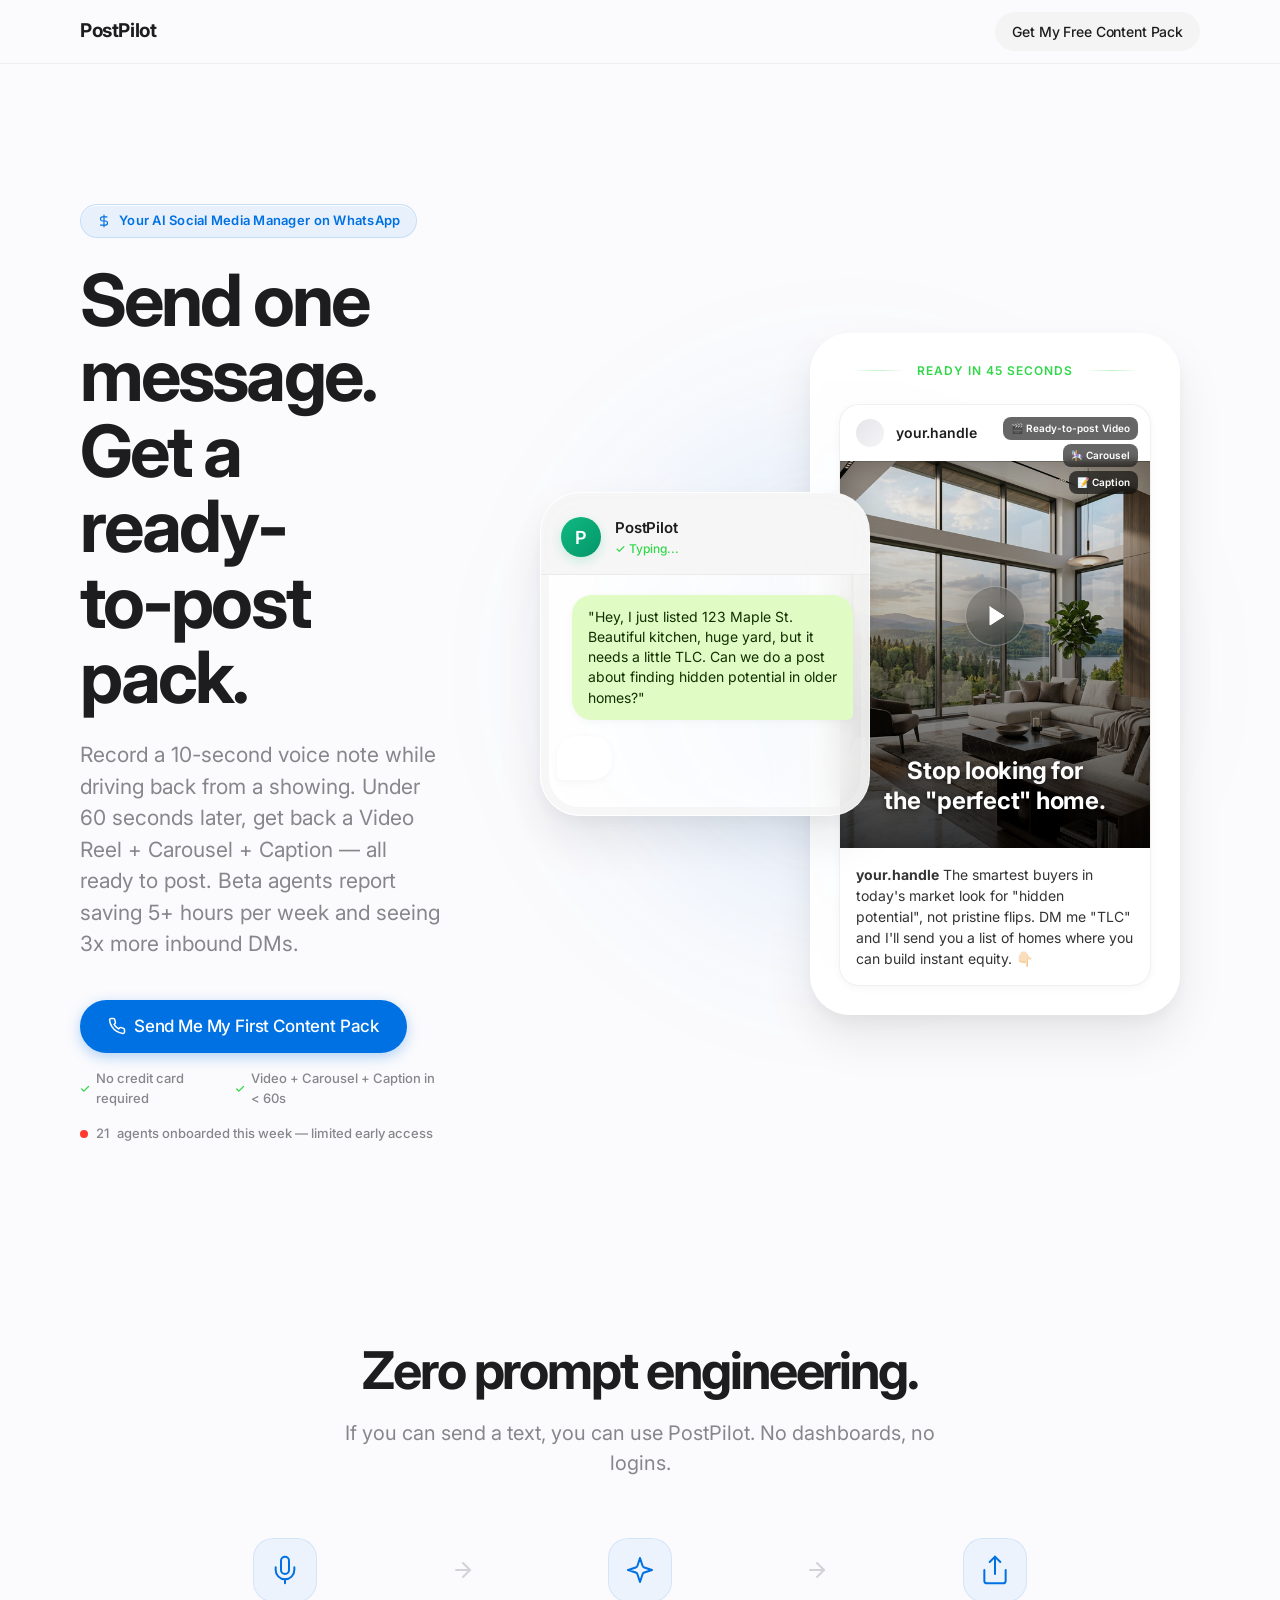
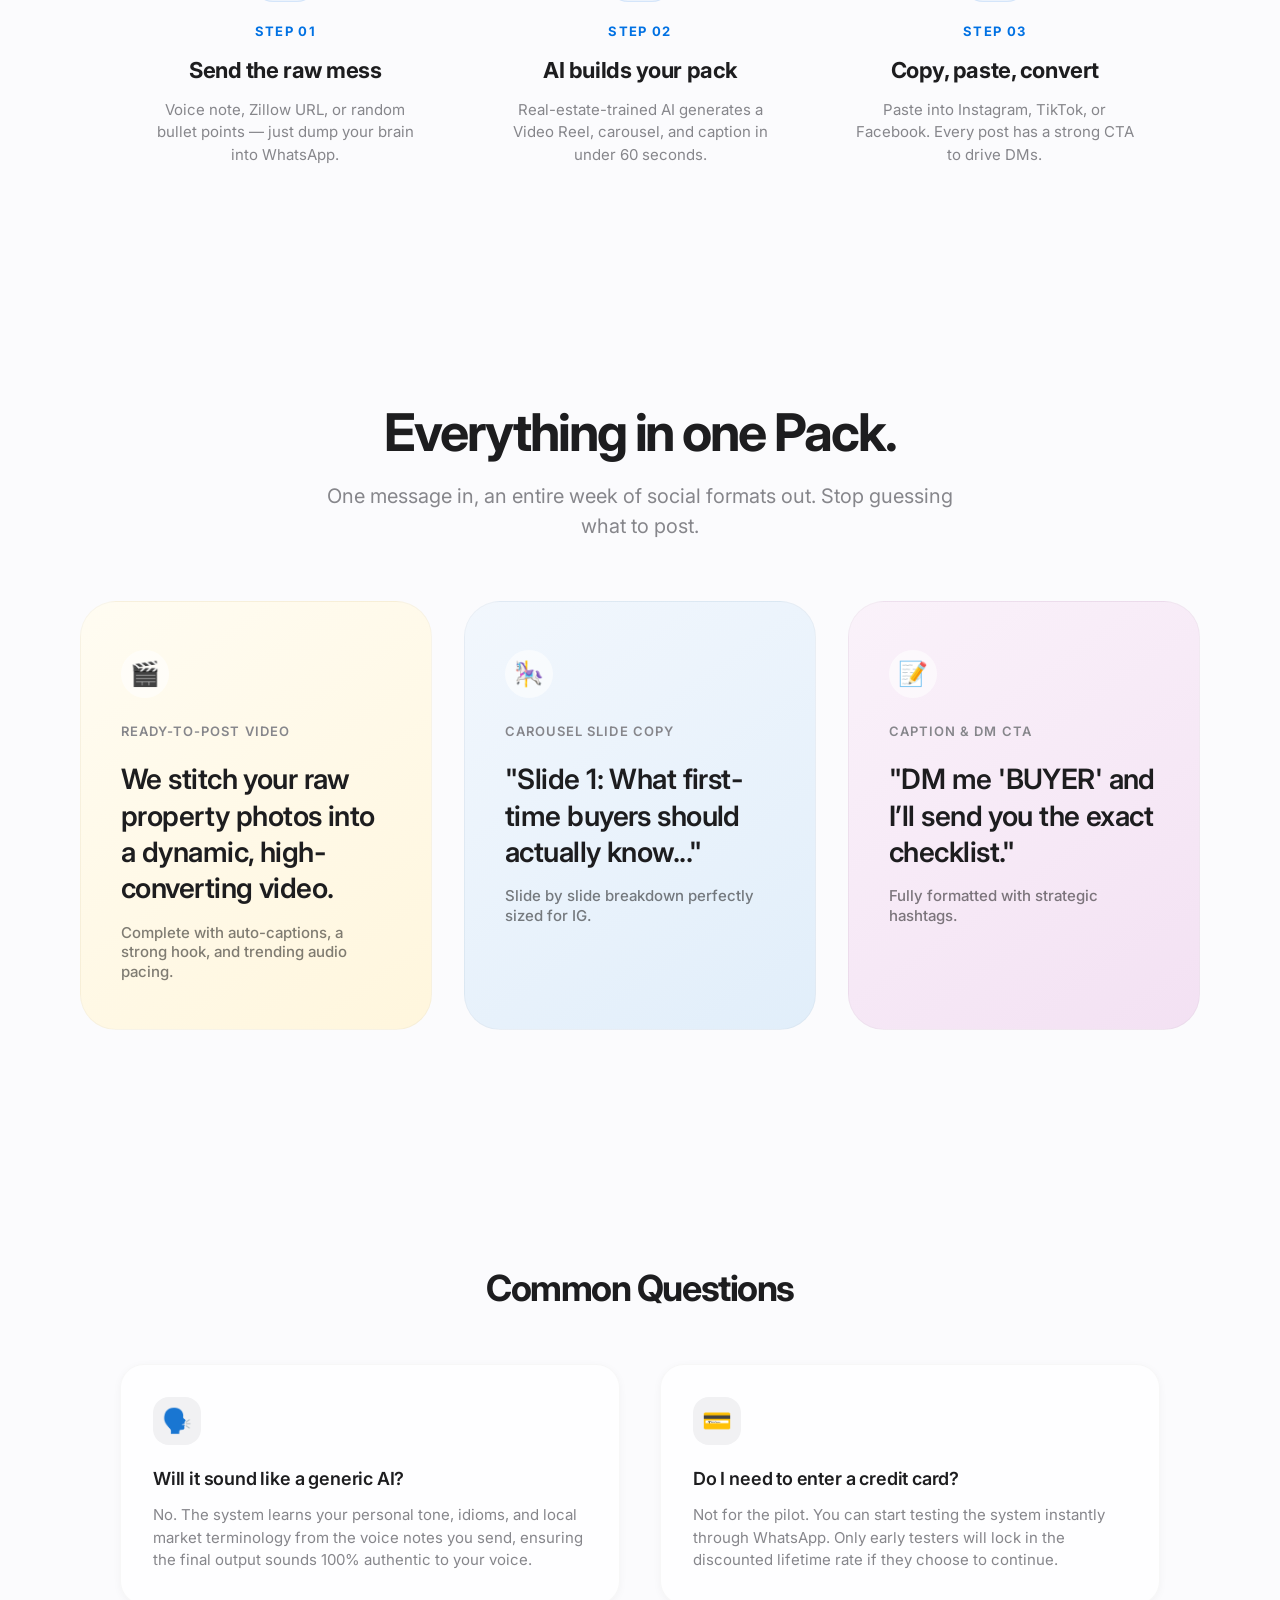
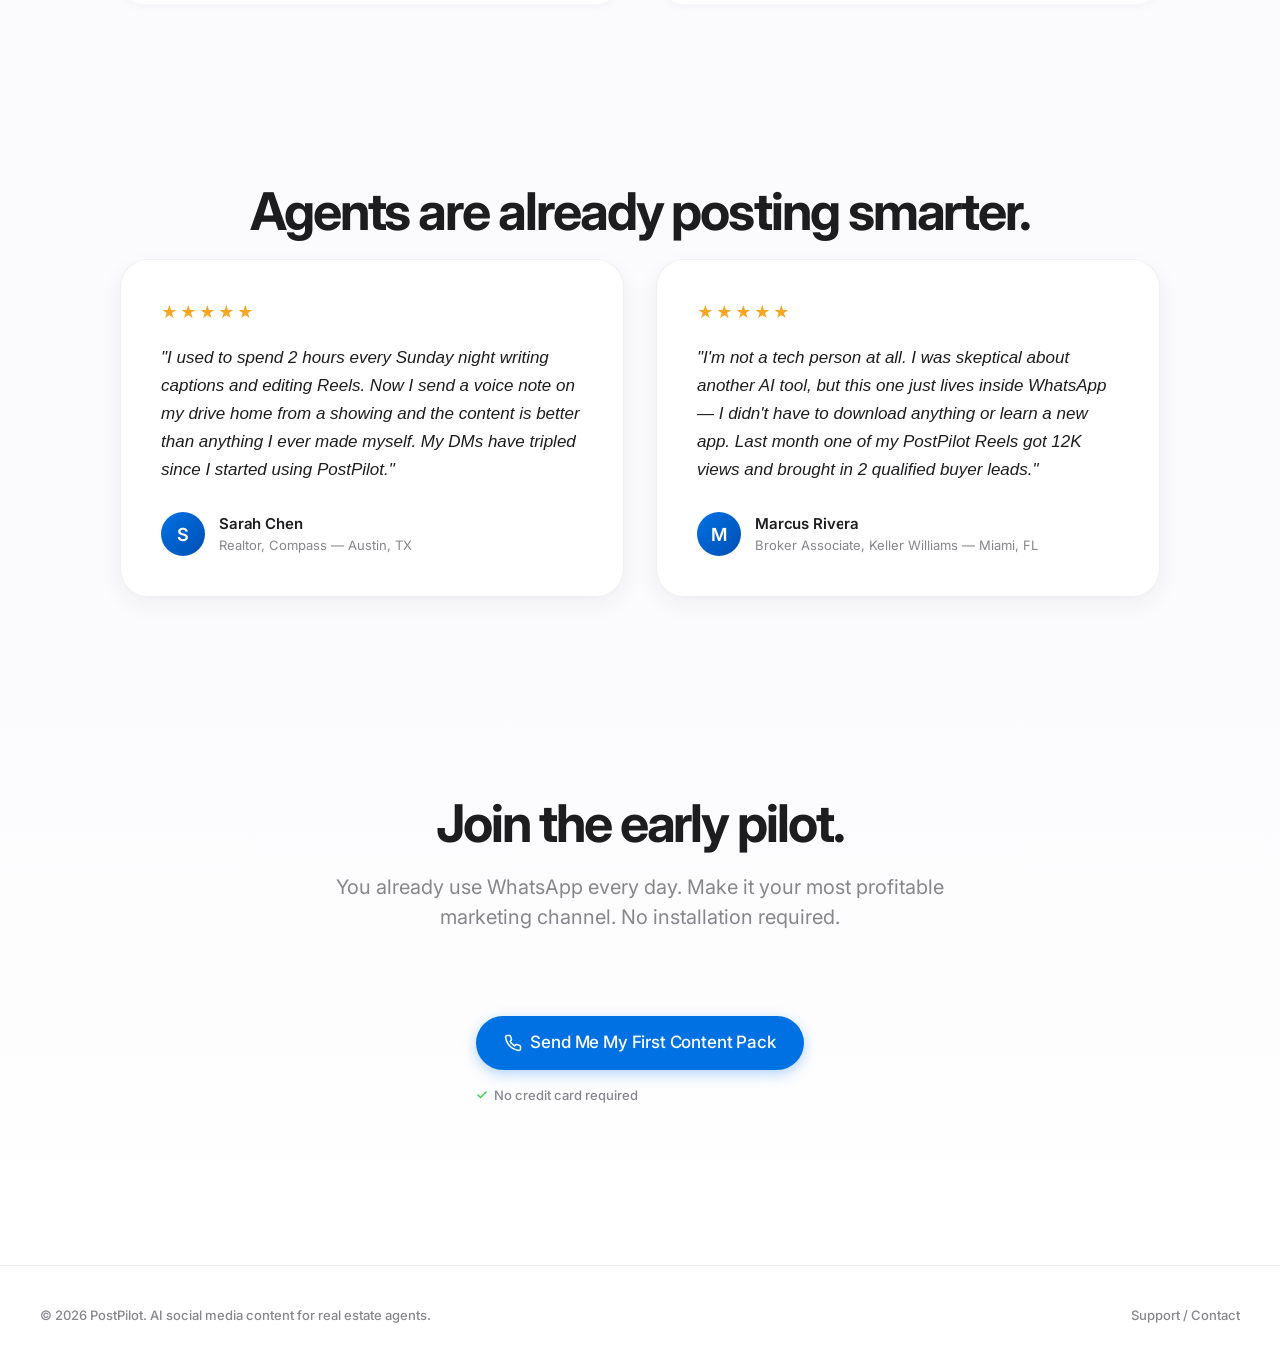
==== commit 2b34aed5: "Add SEO optimizations: structured data, semantic HTML, font preload - JSON-LD schemas: Organization," ====
--- a/index.html
+++ b/index.html
@@ -29,6 +29,7 @@
     />
     <meta name="author" content="PostPilot" />
     <meta name="robots" content="index, follow" />
+    <meta name="theme-color" content="#007AFF" />
 
     <!-- Canonical URL — TODO: replace with your production domain -->
     <link rel="canonical" href="https://www.yoursite.com/" />
@@ -36,6 +37,69 @@
     <!-- Favicon — TODO: replace with your logo -->
     <link rel="icon" type="image/png" href="./assets/favicon.png" />
     <link rel="apple-touch-icon" href="./assets/apple-touch-icon.png" />
+
+    <!-- Structured Data: Organization -->
+    <script type="application/ld+json">
+      {
+        "@context": "https://schema.org",
+        "@type": "Organization",
+        "name": "PostPilot",
+        "url": "https://www.yoursite.com/",
+        "logo": "https://www.yoursite.com/assets/favicon.png",
+        "description": "AI-powered social media content creation for real estate agents via WhatsApp.",
+        "sameAs": []
+      }
+    </script>
+
+    <!-- Structured Data: SoftwareApplication -->
+    <script type="application/ld+json">
+      {
+        "@context": "https://schema.org",
+        "@type": "SoftwareApplication",
+        "name": "PostPilot",
+        "applicationCategory": "BusinessApplication",
+        "operatingSystem": "WhatsApp",
+        "description": "Send a voice note and listing photos on WhatsApp, get back a ready-to-post Video Reel, carousel, and caption for Instagram, TikTok, and Facebook.",
+        "offers": {
+          "@type": "Offer",
+          "price": "0",
+          "priceCurrency": "USD",
+          "description": "Free pilot — first Content Pack at no cost"
+        },
+        "aggregateRating": {
+          "@type": "AggregateRating",
+          "ratingValue": "5",
+          "ratingCount": "2",
+          "bestRating": "5"
+        }
+      }
+    </script>
+
+    <!-- Structured Data: FAQPage (enables rich snippets in Google) -->
+    <script type="application/ld+json">
+      {
+        "@context": "https://schema.org",
+        "@type": "FAQPage",
+        "mainEntity": [
+          {
+            "@type": "Question",
+            "name": "Will PostPilot content sound like generic AI?",
+            "acceptedAnswer": {
+              "@type": "Answer",
+              "text": "No. The system learns your personal tone, idioms, and local market terminology from the voice notes you send, ensuring the final output sounds 100% authentic to your voice."
+            }
+          },
+          {
+            "@type": "Question",
+            "name": "Do I need to enter a credit card to try PostPilot?",
+            "acceptedAnswer": {
+              "@type": "Answer",
+              "text": "Not for the pilot. You can start testing the system instantly through WhatsApp. Only early testers will lock in the discounted lifetime rate if they choose to continue."
+            }
+          }
+        ]
+      }
+    </script>
 
     <!-- Open Graph / Facebook / LinkedIn / iMessage -->
     <meta property="og:type" content="website" />
@@ -72,9 +136,14 @@
       content="https://www.yoursite.com/assets/og-share-image.png"
     />
 
-    <!-- Google Fonts -->
+    <!-- Google Fonts (preconnect + preload for LCP) -->
     <link rel="preconnect" href="https://fonts.googleapis.com" />
     <link rel="preconnect" href="https://fonts.gstatic.com" crossorigin />
+    <link
+      rel="preload"
+      as="style"
+      href="https://fonts.googleapis.com/css2?family=Inter:wght@400;500;600;700&display=swap"
+    />
     <link
       href="https://fonts.googleapis.com/css2?family=Inter:wght@400;500;600;700&display=swap"
       rel="stylesheet"
@@ -83,25 +152,31 @@
   </head>
   <body>
     <!-- Navigation -->
-    <nav class="nav-bar">
-      <div class="nav-container">
-        <div class="logo">PostPilot</div>
-        <a
-          href="https://wa.me/16502836717?text=Hi,%20I'd%20love%20pilot%20access!"
-          target="_blank"
-          rel="noopener noreferrer"
-          class="button button-small button-secondary"
-          >Get My Free Content Pack</a
-        >
-      </div>
-    </nav>
+    <header>
+      <nav class="nav-bar" aria-label="Main navigation">
+        <div class="nav-container">
+          <a href="/" class="logo" aria-label="PostPilot — Home">PostPilot</a>
+          <a
+            href="https://wa.me/16502836717?text=Hi,%20I'd%20love%20pilot%20access!"
+            target="_blank"
+            rel="noopener noreferrer"
+            class="button button-small button-secondary"
+            aria-label="Get My Free Content Pack on WhatsApp"
+            >Get My Free Content Pack</a
+          >
+        </div>
+      </nav>
+    </header>
 
     <main>
       <!-- Hero Section -->
-      <section class="hero-section">
+      <section
+        class="hero-section"
+        aria-label="PostPilot — AI social media content for real estate agents"
+      >
         <div class="hero-split-container">
           <div class="hero-content">
-            <div class="pill-badge">
+            <div class="pill-badge" role="text">
               <svg
                 width="14"
                 height="14"
@@ -589,12 +664,16 @@
     <!-- Footer -->
     <footer class="footer">
       <div class="footer-content">
-        <span>&copy; 2026 PostPilot.</span>
+        <span
+          >&copy; 2026 PostPilot. AI social media content for real estate
+          agents.</span
+        >
         <a
           href="https://wa.me/16502836717"
           target="_blank"
           rel="noopener noreferrer"
           class="footer-link"
+          aria-label="Contact PostPilot support on WhatsApp"
           >Support / Contact</a
         >
       </div>
